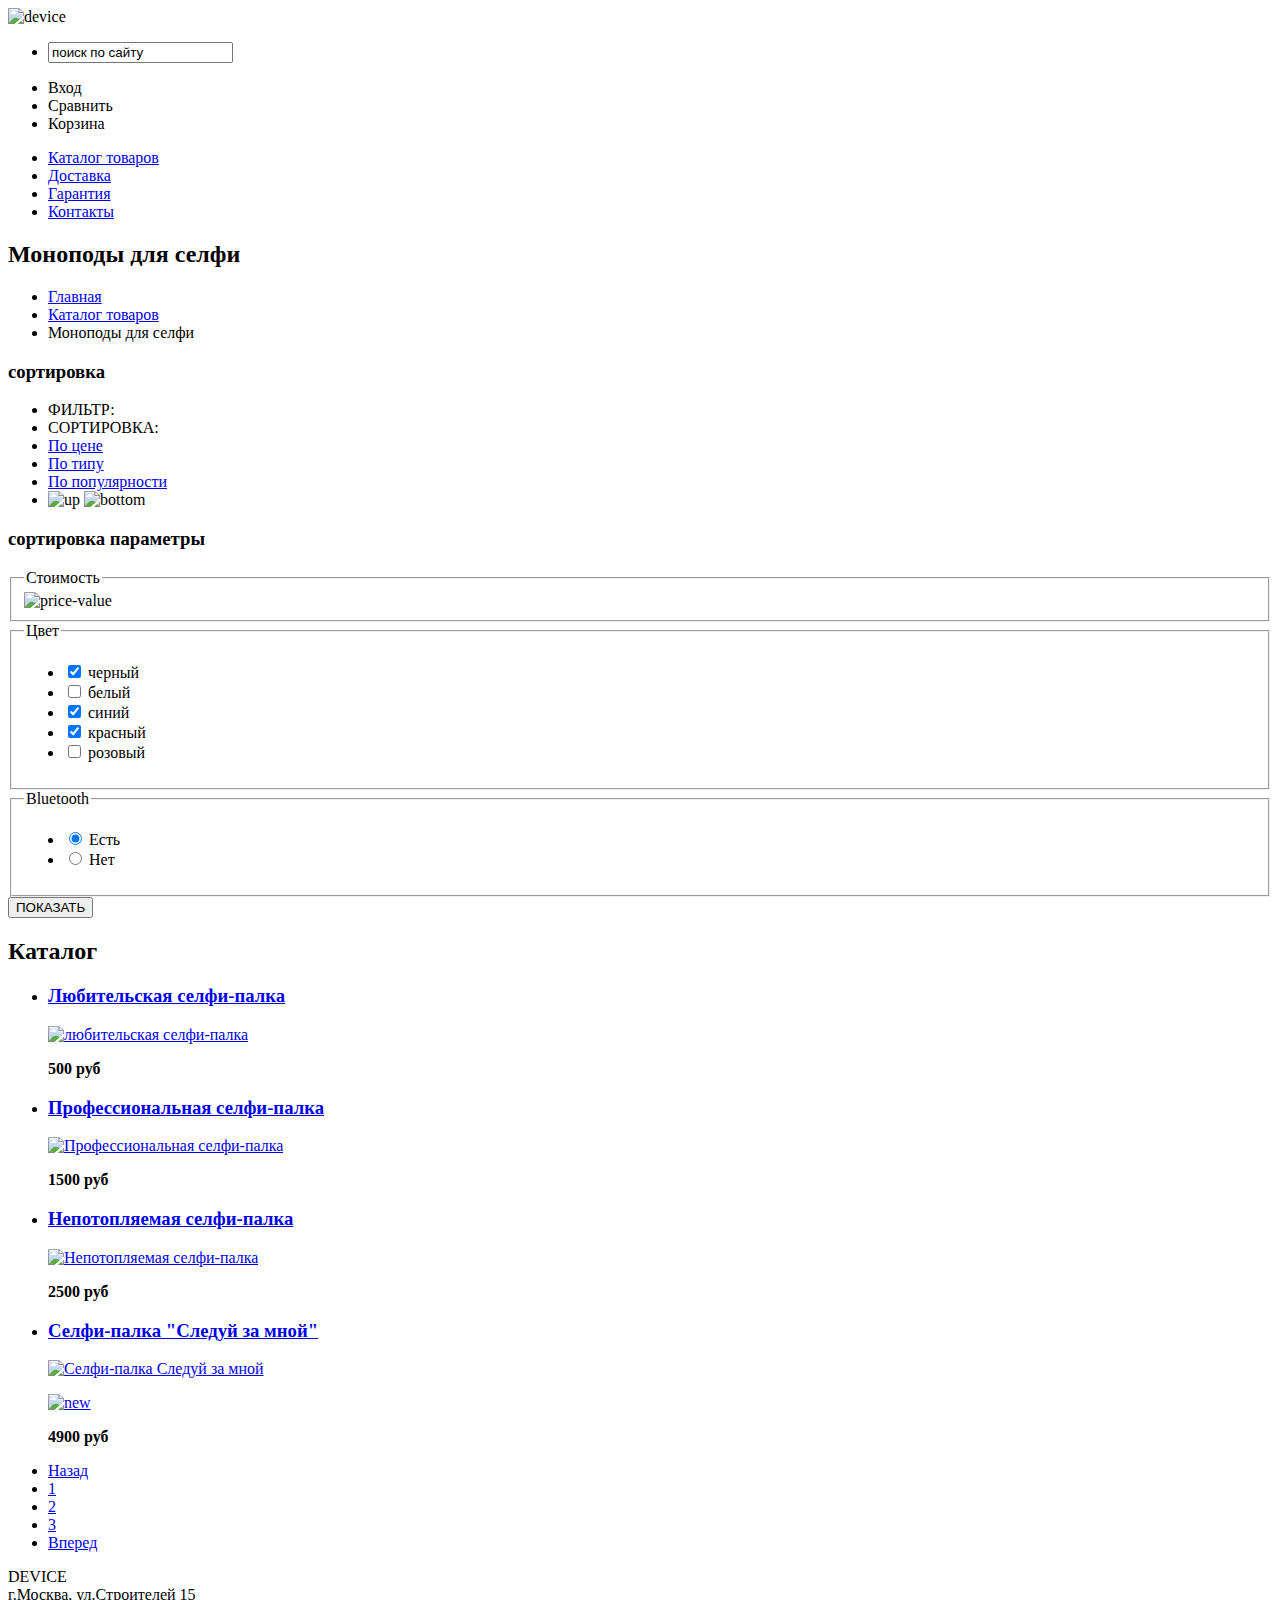
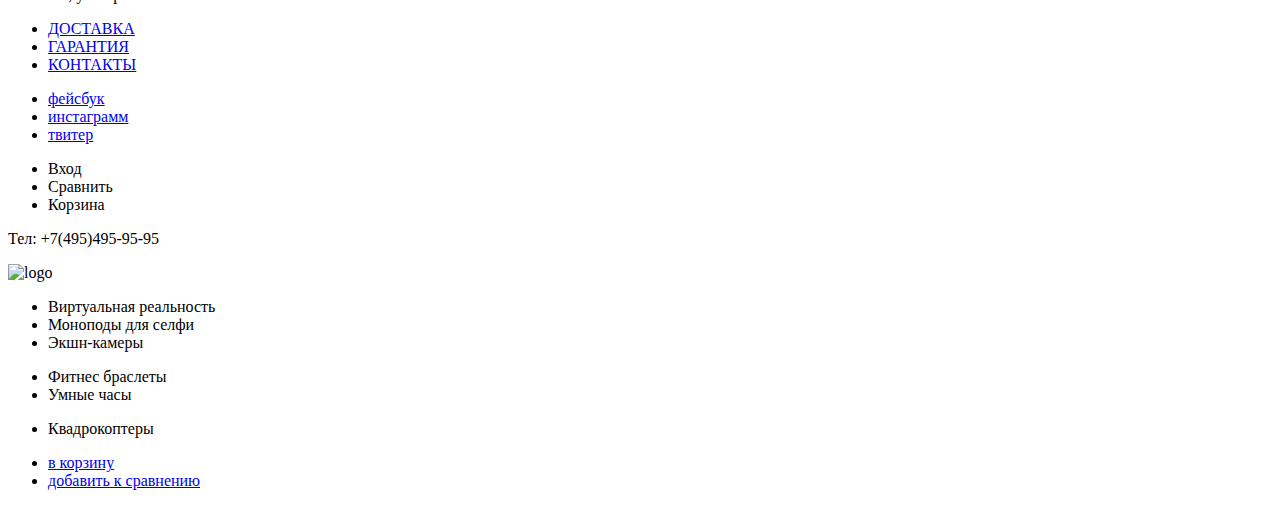
==== catalog.html @ 66c3782c "done razmetka catalog.html" ====
<!DOCTYPE html>
<html lang="en">
<head>
    <meta charset="UTF-8">
    <title>catalog</title>
</head>
<body>

    <header class="main-header">

        <nav class="site-navigation">

            <img src="device.svg" width="400" height="100" alt="device">
            <ul class="search-navigation">
                <li class="search-site-navigation">
                    <input type="search" name="search" id="search-feild" value="поиск по сайту">
                    <label for="search-feild"></label>
                </li>
            </ul>
            <ul class="user-navigation">
                <li class="login-link">Вход</li>
                <li class="liken">Сравнить</li>
                <li class="basket">Корзина</li>
            </ul>
            <ul class="site-navigation">
                <li><a href="catalog.html">Каталог товаров</a></li>
                <li><a href="delivery.html">Доставка</a></li>
                <li><a href="guarantee.html">Гарантия</a></li>
                <li><a href="contacts.html">Контакты</a></li>
            </ul>

        </nav>

    </header>

    <main class="container">

        <section class="container-navigation">

            <h2>Моноподы для селфи</h2>
            <ul class="navigation-catalog">
                <li><a href="index.html">Главная</a></li>
                <li><a href="catalog.html">Каталог товаров</a></li>
                <li><a class="breadcrumbs-current">Моноподы для селфи</a></li>
            </ul>

        </section>

        <section class="filter-main">

            <h3 class="visually-hidden">сортировка</h3>
            <ul class="filter-item">
                <li>ФИЛЬТР:</li>
                <li>СОРТИРОВКА:</li>
                <li><a class="filter-price" href="#">По цене</a></li>
                <li><a class="filter-type" href="#">По типу</a></li>
                <li><a class="filter-population" href="#">По популярности</a></li>
                <li>
                    <span class="button-up"><img src="filter.svg" width="5" height="5" alt="up"></span>
                    <span class="button-bottom"><img src="filter.svg" width="5" height="5" alt="bottom"></span>
                </li>
            </ul>

        </section>

        <section class="filter-second">

            <h3 class="visually-hidden">сортировка параметры</h3>
            <form class="filter-options" method="post" action="https://echo.htmlacademy.ru">
                <fieldset>
                    <legend>Стоимость</legend>
                    <span class="price-value"><img src="price-value.svg" width="20" height="20" alt="price-value"></span>
                </fieldset>
                <fieldset>
                    <legend>Цвет</legend>
                    <ul>
                        <li class="filter-change">
                            <input class="black" name="black-filter" id="black" type="checkbox" checked>
                            <label for="black">черный</label>
                        </li>
                        <li class="filter-change">
                            <input class="white" name="white-filter" id="white" type="checkbox">
                            <label for="white">белый</label>
                        </li>
                        <li class="filter-change">
                            <input class="blue" name="blue-filter" id="blue" type="checkbox" checked>
                            <label for="blue">синий</label>
                        </li>
                        <li class="filter-change">
                            <input class="red" name="red-filter" id="red" type="checkbox" checked>
                            <label for="red">красный</label>
                        </li>
                        <li class="filter-change">
                            <input class="pink" name="pink-filter" id="pink" type="checkbox">
                            <label for="pink">розовый</label>
                        </li>
                    </ul>
                </fieldset>
                <fieldset>
                    <legend>Bluetooth</legend>
                    <ul>
                        <li class="filter-change">
                            <input class="yes" name="yes" id="yes" type="radio" checked>
                            <label for="yes">Есть</label>
                        </li>
                        <li class="filter-change">
                            <input class="no" name="no" id="no" type="radio">
                            <label for="no">Нет</label>
                        </li>
                    </ul>
                </fieldset>
                <button type="submit" class="filter-change-button">ПОКАЗАТЬ</button>
            </form>

        </section>

        <section class="catalog-item">

            <h2 class="visually-hidde">Каталог</h2>
            <ul class="catalog-list">
                <li class="catalog-item">
                    <h3>
                        <a href="catalog-item.html">
                            <span class="catalog-item-category">Любительская селфи-палка</span>
                        </a>
                    </h3>
                    <p class="catalog-item-image">
                        <a href="catalog-item.html">
                            <img src="img/product-1.jpg" width="100" height="100" alt="любительская селфи-палка">
                        </a>
                    </p>
                    <p class="catalog-item-price">
                        <b>500 руб</b>
                    </p>
                </li>
                <li class="catalog-item">
                    <h3>
                        <a href="catalog-item.html">
                            <span class="catalog-item-category">Профессиональная селфи-палка</span>
                        </a>
                    </h3>
                    <p class="catalog-item-image">
                        <a href="catalog-item.html">
                            <img src="img/product-2.jpg" width="100" height="100" alt="Профессиональная селфи-палка">
                        </a>
                    </p>
                    <p class="catalog-item-price">
                        <b>1500 руб</b>
                    </p>
                </li>
                <li class="catalog-item">
                    <h3>
                        <a href="catalog-item.html">
                            <span class="catalog-item-category">Непотопляемая селфи-палка</span>
                        </a>
                    </h3>
                    <p class="catalog-item-image">
                        <a href="catalog-item.html">
                            <img src="img/product-3.jpg" width="100" height="100" alt="Непотопляемая селфи-палка">
                        </a>
                    </p>
                    <p class="catalog-item-price">
                        <b>2500 руб</b>
                    </p>
                </li>
                <li class="catalog-item">
                    <h3>
                        <a href="catalog-item.html">
                            <span class="catalog-item-category">Селфи-палка "Следуй за мной"</span>
                        </a>
                    </h3>
                    <p class="catalog-item-image">
                        <a href="catalog-item.html">
                            <img src="img/product-1.jpg" width="100" height="100" alt="Селфи-палка Следуй за мной">
                        </a>
                    </p>
                    <p class="catalog-item-image-new">
                        <a href="catalog-item.html">
                            <img src="new.jpg" width="10" height="10" alt="new">
                        </a>
                    </p>
                    <p class="catalog-item-price">
                        <b>4900 руб</b>
                    </p>
                </li>
            </ul>

            <ul class="catalog-page">
                <li class="page-item"><a href="#">Назад</a></li>
                <li class="page-item page-item-now"><a href="#">1</a></li>
                <li class="page-item"><a href="#">2</a></li>
                <li class="page-item"><a href="#">3</a></li>
                <li class="page-item"><a href="#">Вперед</a></li>
            </ul>

        </section>

    </main>

    <footer class="main-footer">

        <p class="contacts-footer">
            DEVICE<br>
            г.Москва, ул.Строителей 15
        </p>

        <div class="social-footer">
            <ul>
                <li><a href="delivery.html">ДОСТАВКА</a></li>
                <li><a href="guarantee.html">ГАРАНТИЯ</a></li>
                <li><a href="contacts.html">КОНТАКТЫ</a></li>
            </ul>
            <ul>
                <li><a class="social-button" href="#">фейсбук</a></li>
                <li><a class="social-button" href="#">инстаграмм</a></li>
                <li><a class="social-button" href="#">твитер</a></li>
            </ul>
        </div>

        <nav class="footer-navigation">
            <ul class="user-navigation">
                <li class="login-link">Вход</li>
                <li class="liken">Сравнить</li>
                <li class="basket">Корзина</li>
            </ul>
        </nav>

        <p class="contacts-footer">
            Тел: +7(495)495-95-95
        </p>

        <img src="logo.svg" width="20" height="20" alt="logo">

    </footer>

    <section class="catalog-menu">

        <ul class="catalog-menu-item">
            <li>Виртуальная реальность</li>
            <li>Моноподы для селфи</li>
            <li>Экшн-камеры</li>
        </ul>
        <ul class="catalog-menu-item">
            <li>Фитнес браслеты</li>
            <li>Умные часы</li>
        </ul>
        <ul class="catalog-menu-item">
            <li>Квадрокоптеры</li>
        </ul>

    </section>

    <section class="item-hover">

        <ul class="item-button">
            <li><a href="#">в корзину</a></li>
            <li><a href="#">добавить к сравнению</a></li>
        </ul>

    </section>

</body>
</html>
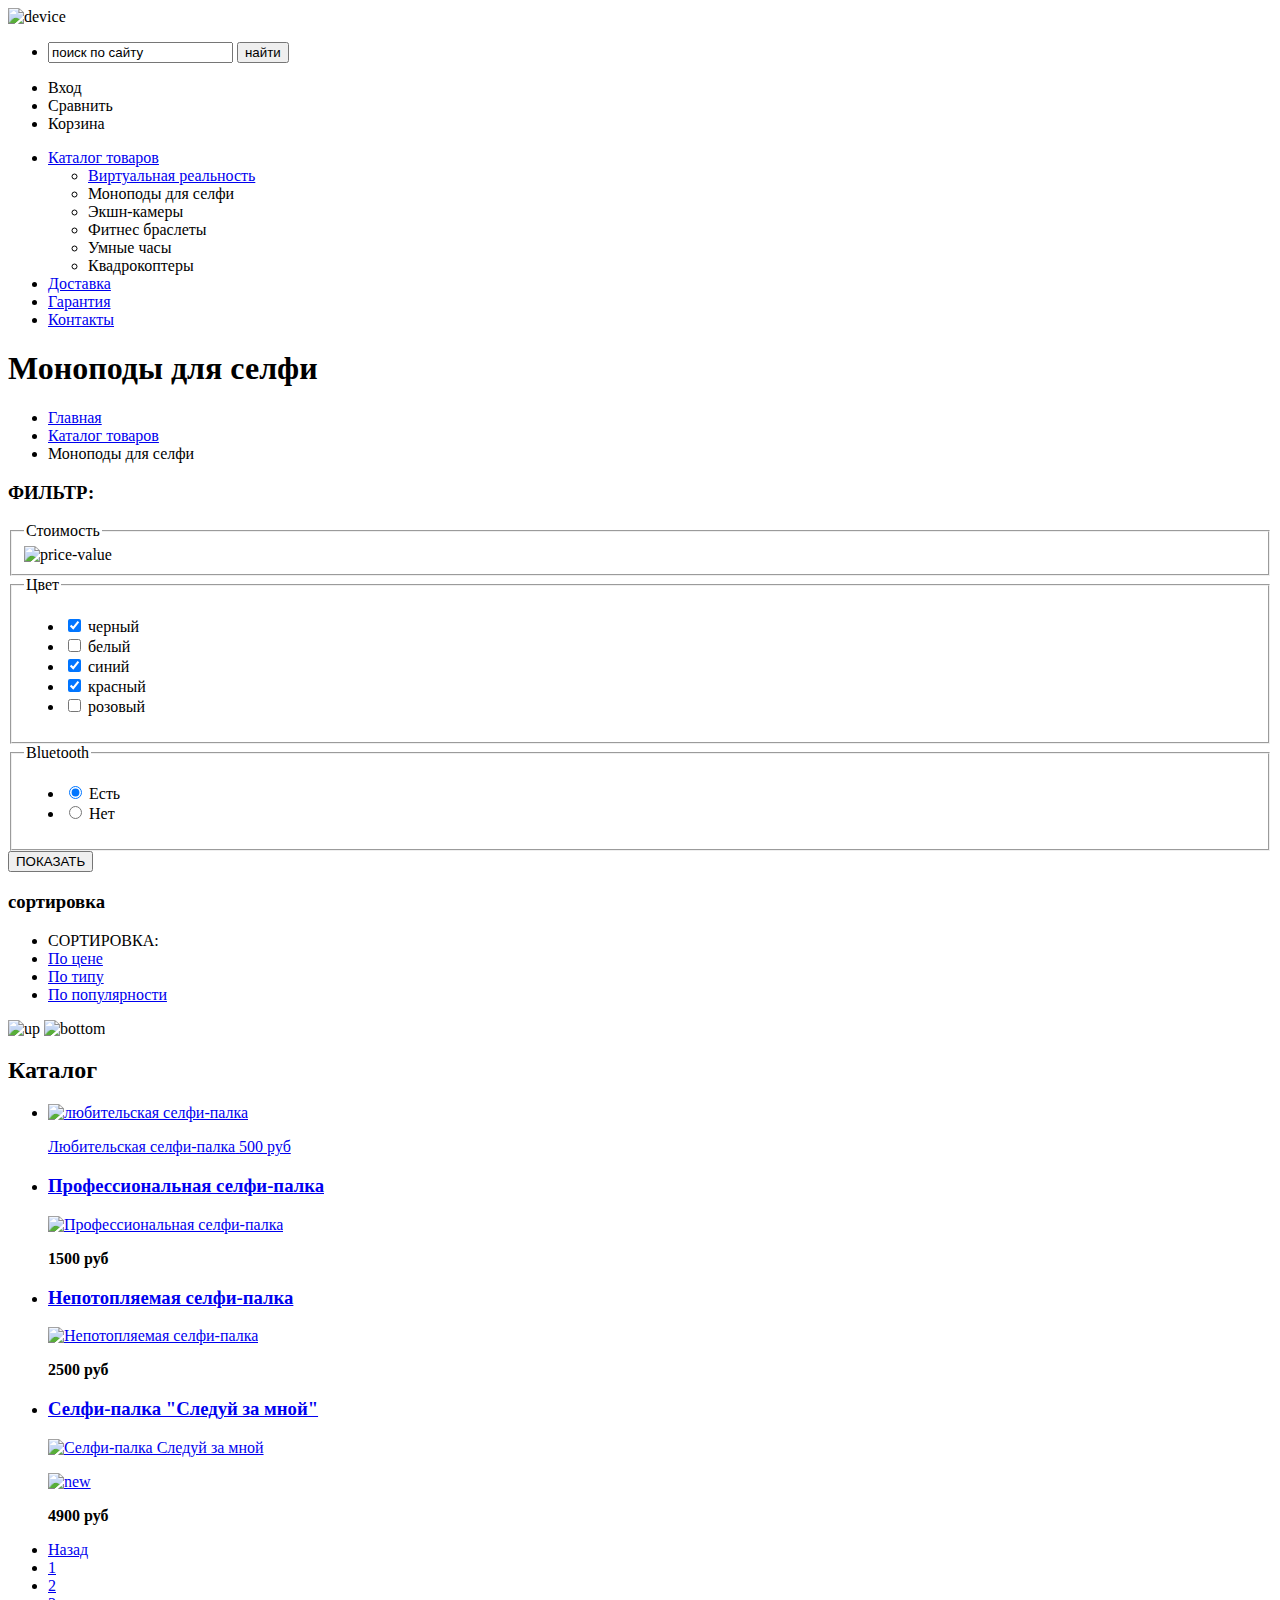
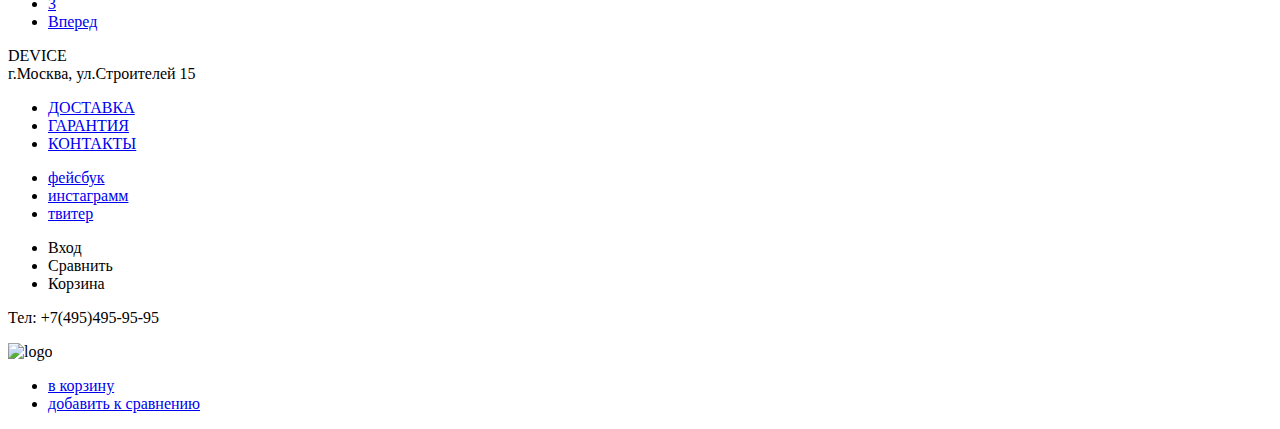
==== commit 890852ea: "done ispravleni9 index i catalog" ====
--- a/catalog.html
+++ b/catalog.html
@@ -8,13 +8,19 @@
 
     <header class="main-header">
 
+        <div class="logo">
+            <img src="device.svg" width="400" height="100" alt="device">
+        </div>
+
         <nav class="site-navigation">
 
-            <img src="device.svg" width="400" height="100" alt="device">
             <ul class="search-navigation">
                 <li class="search-site-navigation">
-                    <input type="search" name="search" id="search-feild" value="поиск по сайту">
-                    <label for="search-feild"></label>
+                    <form  class="search-form"  method="post" action="https://echo.htmlacademy.ru">
+                        <input type="search" name="search" id="search-feild" value="поиск по сайту">
+                        <label for="search-feild"></label>
+                        <button class="search-button" type="submit">найти</button>
+                    </form>
                 </li>
             </ul>
             <ul class="user-navigation">
@@ -23,7 +29,21 @@
                 <li class="basket">Корзина</li>
             </ul>
             <ul class="site-navigation">
-                <li><a href="catalog.html">Каталог товаров</a></li>
+                <li>
+                    <a href="catalog.html">Каталог товаров</a>
+
+                    <div class="sub-menu">
+                        <ul class="catalog-menu-item"><!--поменять по образцу первой строчки-->
+                            <li><a href="#">Виртуальная реальность</a></li>
+                            <li>Моноподы для селфи</li>
+                            <li>Экшн-камеры</li>
+                            <li>Фитнес браслеты</li>
+                            <li>Умные часы</li>
+                            <li>Квадрокоптеры</li>
+                        </ul>
+                    </div>
+
+                </li>
                 <li><a href="delivery.html">Доставка</a></li>
                 <li><a href="guarantee.html">Гарантия</a></li>
                 <li><a href="contacts.html">Контакты</a></li>
@@ -37,7 +57,7 @@
 
         <section class="container-navigation">
 
-            <h2>Моноподы для селфи</h2>
+            <h1>Моноподы для селфи</h1>
             <ul class="navigation-catalog">
                 <li><a href="index.html">Главная</a></li>
                 <li><a href="catalog.html">Каталог товаров</a></li>
@@ -46,26 +66,9 @@
 
         </section>
 
-        <section class="filter-main">
-
-            <h3 class="visually-hidden">сортировка</h3>
-            <ul class="filter-item">
-                <li>ФИЛЬТР:</li>
-                <li>СОРТИРОВКА:</li>
-                <li><a class="filter-price" href="#">По цене</a></li>
-                <li><a class="filter-type" href="#">По типу</a></li>
-                <li><a class="filter-population" href="#">По популярности</a></li>
-                <li>
-                    <span class="button-up"><img src="filter.svg" width="5" height="5" alt="up"></span>
-                    <span class="button-bottom"><img src="filter.svg" width="5" height="5" alt="bottom"></span>
-                </li>
-            </ul>
-
-        </section>
-
-        <section class="filter-second">
-
-            <h3 class="visually-hidden">сортировка параметры</h3>
+        <section class="filter-one">
+
+            <h3>ФИЛЬТР:</h3>
             <form class="filter-options" method="post" action="https://echo.htmlacademy.ru">
                 <fieldset>
                     <legend>Стоимость</legend>
@@ -104,34 +107,50 @@
                             <label for="yes">Есть</label>
                         </li>
                         <li class="filter-change">
-                            <input class="no" name="no" id="no" type="radio">
+                            <input class="no" name="yes" id="no" type="radio">
                             <label for="no">Нет</label>
                         </li>
                     </ul>
                 </fieldset>
-                <button type="submit" class="filter-change-button">ПОКАЗАТЬ</button>
+                <button type="submit" class="filter-change-button btn">ПОКАЗАТЬ</button>
             </form>
 
         </section>
 
+        <section class="filter-second">
+
+            <h3 class="visually-hidden">сортировка</h3>
+            <ul class="filter-item">
+
+                <li>СОРТИРОВКА:</li>
+                <li><a class="filter-price" href="#">По цене</a></li>
+                <li><a class="filter-type" href="#">По типу</a></li>
+                <li><a class="filter-population" href="#">По популярности</a></li>
+
+            </ul>
+            <div class="rotation">
+                <span class="button-up"><img src="filter.svg" width="5" height="5" alt="up"></span>
+                <span class="button-bottom"><img src="filter1.svg" width="5" height="5" alt="bottom"></span>
+            </div>
+
+        </section>
+
+
+
         <section class="catalog-item">
 
             <h2 class="visually-hidde">Каталог</h2>
-            <ul class="catalog-list">
-                <li class="catalog-item">
-                    <h3>
-                        <a href="catalog-item.html">
-                            <span class="catalog-item-category">Любительская селфи-палка</span>
-                        </a>
-                    </h3>
-                    <p class="catalog-item-image">
-                        <a href="catalog-item.html">
-                            <img src="img/product-1.jpg" width="100" height="100" alt="любительская селфи-палка">
-                        </a>
-                    </p>
-                    <p class="catalog-item-price">
-                        <b>500 руб</b>
-                    </p>
+            <ul class="catalog-list"><!--исправить по образцу первого абзаца-->
+                <li class="catalog-item">
+
+                    <a href="catalog-item.html">
+                        <p class="catalog-item-image">
+                                <img src="img/product-1.jpg" width="100" height="100" alt="любительская селфи-палка">
+                        </p>
+                        <span class="catalog-item-category">Любительская селфи-палка</span>
+                        <span class="catalog-item-price">500 руб</span>
+                    </a>
+
                 </li>
                 <li class="catalog-item">
                     <h3>
@@ -205,50 +224,34 @@
         </p>
 
         <div class="social-footer">
-            <ul>
+            <ul class="social-one">
                 <li><a href="delivery.html">ДОСТАВКА</a></li>
                 <li><a href="guarantee.html">ГАРАНТИЯ</a></li>
                 <li><a href="contacts.html">КОНТАКТЫ</a></li>
             </ul>
-            <ul>
+            <ul class="social-two">
                 <li><a class="social-button" href="#">фейсбук</a></li>
                 <li><a class="social-button" href="#">инстаграмм</a></li>
                 <li><a class="social-button" href="#">твитер</a></li>
             </ul>
         </div>
 
-        <nav class="footer-navigation">
+        <div class="footer-navigation">
             <ul class="user-navigation">
                 <li class="login-link">Вход</li>
                 <li class="liken">Сравнить</li>
                 <li class="basket">Корзина</li>
             </ul>
-        </nav>
-
-        <p class="contacts-footer">
-            Тел: +7(495)495-95-95
-        </p>
-
-        <img src="logo.svg" width="20" height="20" alt="logo">
+
+
+            <p class="contacts-footer">
+                Тел: +7(495)495-95-95
+            </p>
+
+            <img src="logo.svg" width="20" height="20" alt="logo">
+        </div>
 
     </footer>
-
-    <section class="catalog-menu">
-
-        <ul class="catalog-menu-item">
-            <li>Виртуальная реальность</li>
-            <li>Моноподы для селфи</li>
-            <li>Экшн-камеры</li>
-        </ul>
-        <ul class="catalog-menu-item">
-            <li>Фитнес браслеты</li>
-            <li>Умные часы</li>
-        </ul>
-        <ul class="catalog-menu-item">
-            <li>Квадрокоптеры</li>
-        </ul>
-
-    </section>
 
     <section class="item-hover">
 
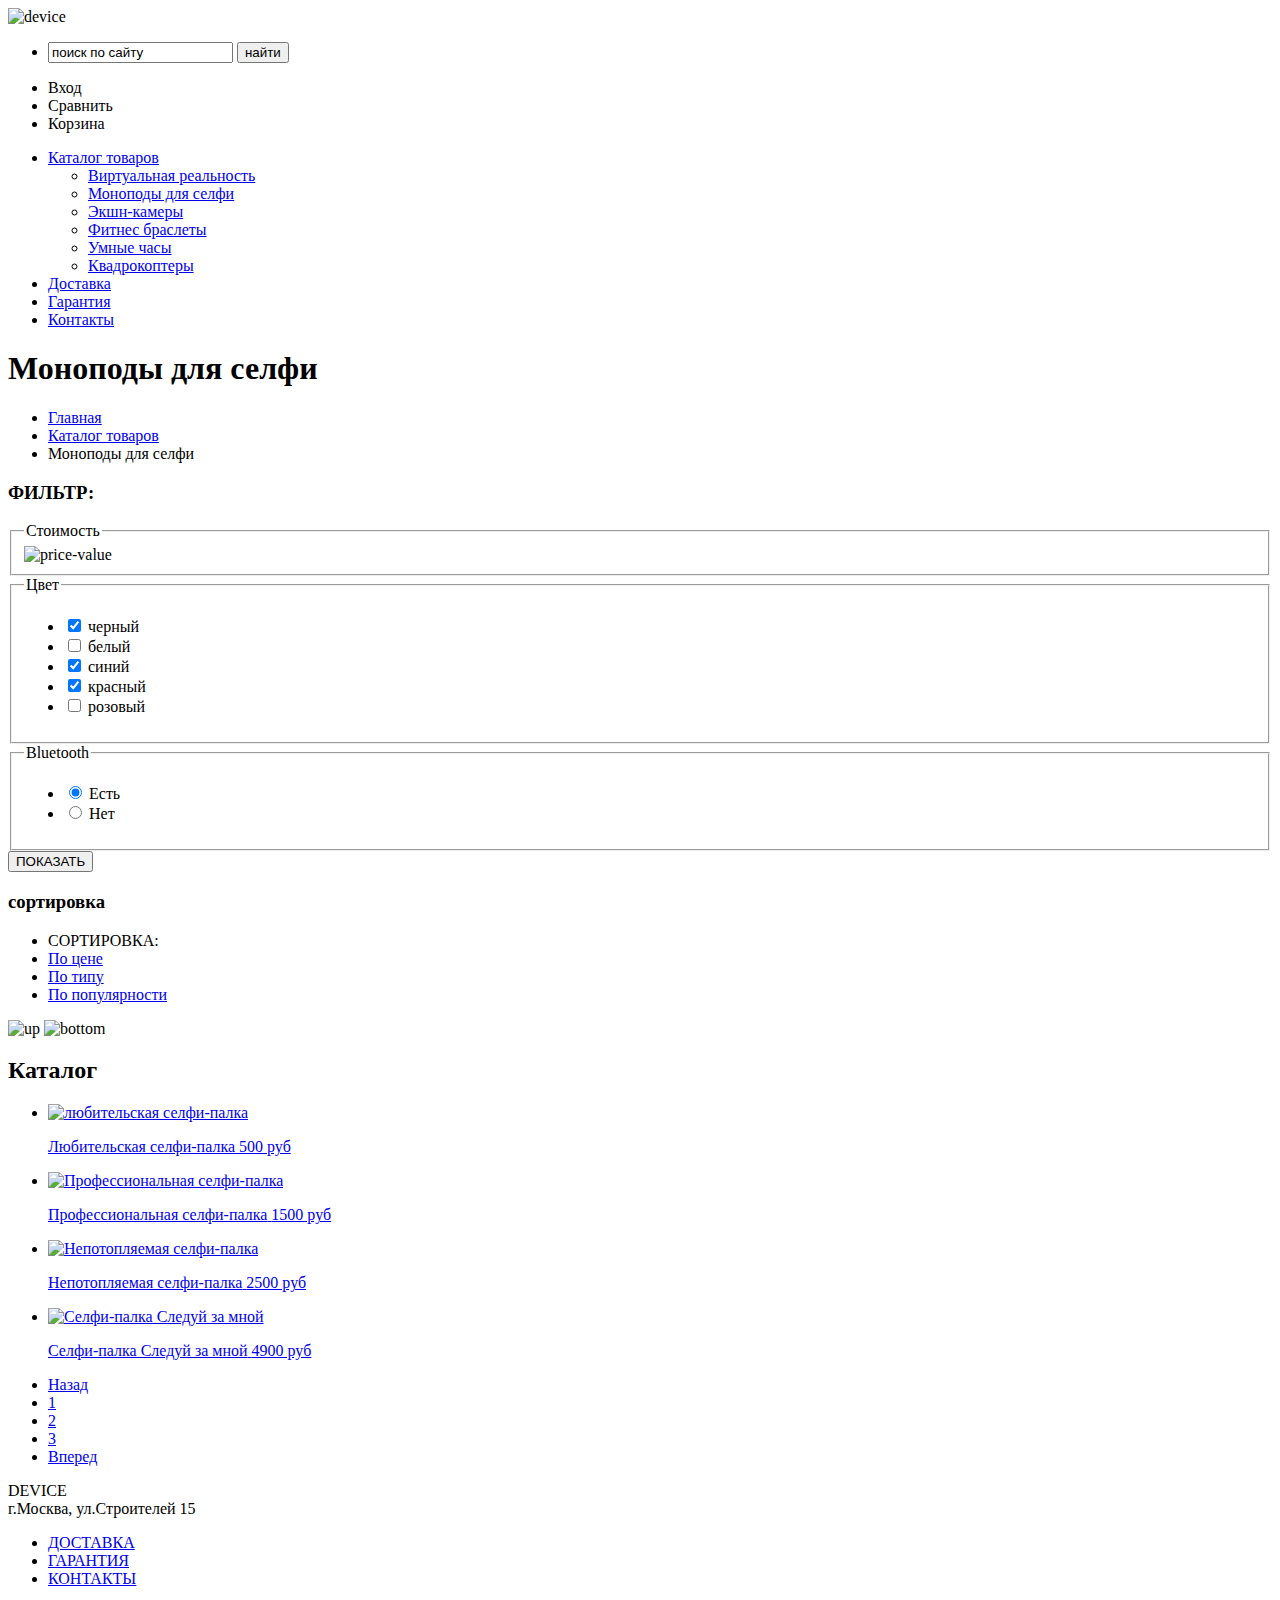
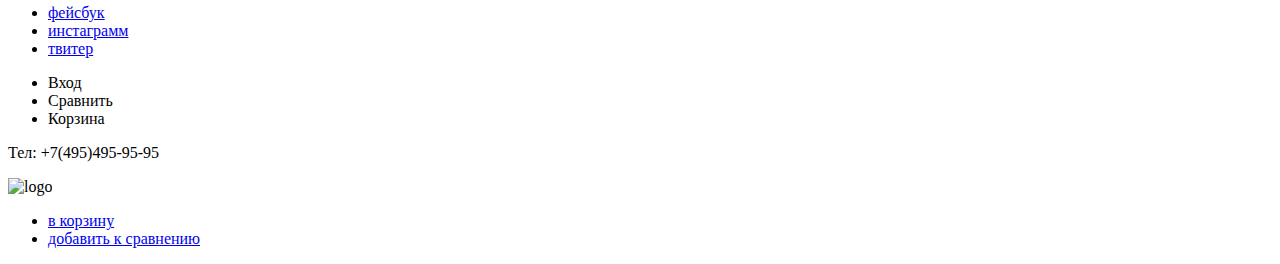
==== commit 603d2e39: "done ispravleni9 index i catalog" ====
--- a/catalog.html
+++ b/catalog.html
@@ -6,52 +6,52 @@
 </head>
 <body>
 
-    <header class="main-header">
-
-        <div class="logo">
-            <img src="device.svg" width="400" height="100" alt="device">
-        </div>
-
-        <nav class="site-navigation">
-
-            <ul class="search-navigation">
-                <li class="search-site-navigation">
-                    <form  class="search-form"  method="post" action="https://echo.htmlacademy.ru">
-                        <input type="search" name="search" id="search-feild" value="поиск по сайту">
-                        <label for="search-feild"></label>
-                        <button class="search-button" type="submit">найти</button>
-                    </form>
-                </li>
-            </ul>
-            <ul class="user-navigation">
-                <li class="login-link">Вход</li>
-                <li class="liken">Сравнить</li>
-                <li class="basket">Корзина</li>
-            </ul>
-            <ul class="site-navigation">
-                <li>
-                    <a href="catalog.html">Каталог товаров</a>
-
-                    <div class="sub-menu">
-                        <ul class="catalog-menu-item"><!--поменять по образцу первой строчки-->
-                            <li><a href="#">Виртуальная реальность</a></li>
-                            <li>Моноподы для селфи</li>
-                            <li>Экшн-камеры</li>
-                            <li>Фитнес браслеты</li>
-                            <li>Умные часы</li>
-                            <li>Квадрокоптеры</li>
-                        </ul>
-                    </div>
-
-                </li>
-                <li><a href="delivery.html">Доставка</a></li>
-                <li><a href="guarantee.html">Гарантия</a></li>
-                <li><a href="contacts.html">Контакты</a></li>
-            </ul>
-
-        </nav>
-
-    </header>
+<header class="main-header">
+
+    <div class="logo">
+        <img src="device.svg" width="400" height="100" alt="device">
+    </div>
+
+    <nav class="site-navigation">
+
+        <ul class="search-navigation">
+            <li class="search-site-navigation">
+                <form  class="search-form"  method="post" action="https://echo.htmlacademy.ru">
+                    <input type="search" name="search" id="search-feild" value="поиск по сайту">
+                    <label for="search-feild"></label>
+                    <button class="search-button" type="submit">найти</button>
+                </form>
+            </li>
+        </ul>
+        <ul class="user-navigation">
+            <li class="login-link">Вход</li>
+            <li class="liken">Сравнить</li>
+            <li class="basket">Корзина</li>
+        </ul>
+        <ul class="site-navigation">
+            <li>
+                <a href="catalog.html">Каталог товаров</a>
+
+                <div class="sub-menu">
+                    <ul class="catalog-menu-item">
+                        <li><a href="#">Виртуальная реальность</a></li>
+                        <li><a href="#">Моноподы для селфи</a></li>
+                        <li><a href="#">Экшн-камеры</a></li>
+                        <li><a href="#">Фитнес браслеты</a></li>
+                        <li><a href="#">Умные часы</a></li>
+                        <li><a href="#">Квадрокоптеры</a></li>
+                    </ul>
+                </div>
+
+            </li>
+            <li><a href="delivery.html">Доставка</a></li>
+            <li><a href="guarantee.html">Гарантия</a></li>
+            <li><a href="contacts.html">Контакты</a></li>
+        </ul>
+
+    </nav>
+
+</header>
 
     <main class="container">
 
@@ -135,14 +135,11 @@
 
         </section>
 
-
-
         <section class="catalog-item">
 
             <h2 class="visually-hidde">Каталог</h2>
-            <ul class="catalog-list"><!--исправить по образцу первого абзаца-->
-                <li class="catalog-item">
-
+            <ul class="catalog-list">
+                <li class="catalog-item">
                     <a href="catalog-item.html">
                         <p class="catalog-item-image">
                                 <img src="img/product-1.jpg" width="100" height="100" alt="любительская селфи-палка">
@@ -150,57 +147,33 @@
                         <span class="catalog-item-category">Любительская селфи-палка</span>
                         <span class="catalog-item-price">500 руб</span>
                     </a>
-
-                </li>
-                <li class="catalog-item">
-                    <h3>
-                        <a href="catalog-item.html">
-                            <span class="catalog-item-category">Профессиональная селфи-палка</span>
-                        </a>
-                    </h3>
-                    <p class="catalog-item-image">
-                        <a href="catalog-item.html">
+                </li>
+                <li class="catalog-item">
+                    <a href="catalog-item.html">
+                        <p class="catalog-item-image">
                             <img src="img/product-2.jpg" width="100" height="100" alt="Профессиональная селфи-палка">
-                        </a>
-                    </p>
-                    <p class="catalog-item-price">
-                        <b>1500 руб</b>
-                    </p>
-                </li>
-                <li class="catalog-item">
-                    <h3>
-                        <a href="catalog-item.html">
-                            <span class="catalog-item-category">Непотопляемая селфи-палка</span>
-                        </a>
-                    </h3>
-                    <p class="catalog-item-image">
-                        <a href="catalog-item.html">
+                        </p>
+                        <span class="catalog-item-category">Профессиональная селфи-палка</span>
+                        <span class="catalog-item-price">1500 руб</span>
+                    </a>
+                </li>
+                <li class="catalog-item">
+                    <a href="catalog-item.html">
+                        <p class="catalog-item-image">
                             <img src="img/product-3.jpg" width="100" height="100" alt="Непотопляемая селфи-палка">
-                        </a>
-                    </p>
-                    <p class="catalog-item-price">
-                        <b>2500 руб</b>
-                    </p>
-                </li>
-                <li class="catalog-item">
-                    <h3>
-                        <a href="catalog-item.html">
-                            <span class="catalog-item-category">Селфи-палка "Следуй за мной"</span>
-                        </a>
-                    </h3>
-                    <p class="catalog-item-image">
-                        <a href="catalog-item.html">
-                            <img src="img/product-1.jpg" width="100" height="100" alt="Селфи-палка Следуй за мной">
-                        </a>
-                    </p>
-                    <p class="catalog-item-image-new">
-                        <a href="catalog-item.html">
-                            <img src="new.jpg" width="10" height="10" alt="new">
-                        </a>
-                    </p>
-                    <p class="catalog-item-price">
-                        <b>4900 руб</b>
-                    </p>
+                        </p>
+                        <span class="catalog-item-category">Непотопляемая селфи-палка</span>
+                        <span class="catalog-item-price">2500 руб</span>
+                    </a>
+                </li>
+                <li class="catalog-item">
+                    <a href="catalog-item.html">
+                        <p class="catalog-item-image">
+                            <img src="img/product-4.jpg" width="100" height="100" alt="Селфи-палка Следуй за мной">
+                        </p>
+                        <span class="catalog-item-category">Селфи-палка Следуй за мной</span>
+                        <span class="catalog-item-price">4900 руб</span>
+                    </a>
                 </li>
             </ul>
 
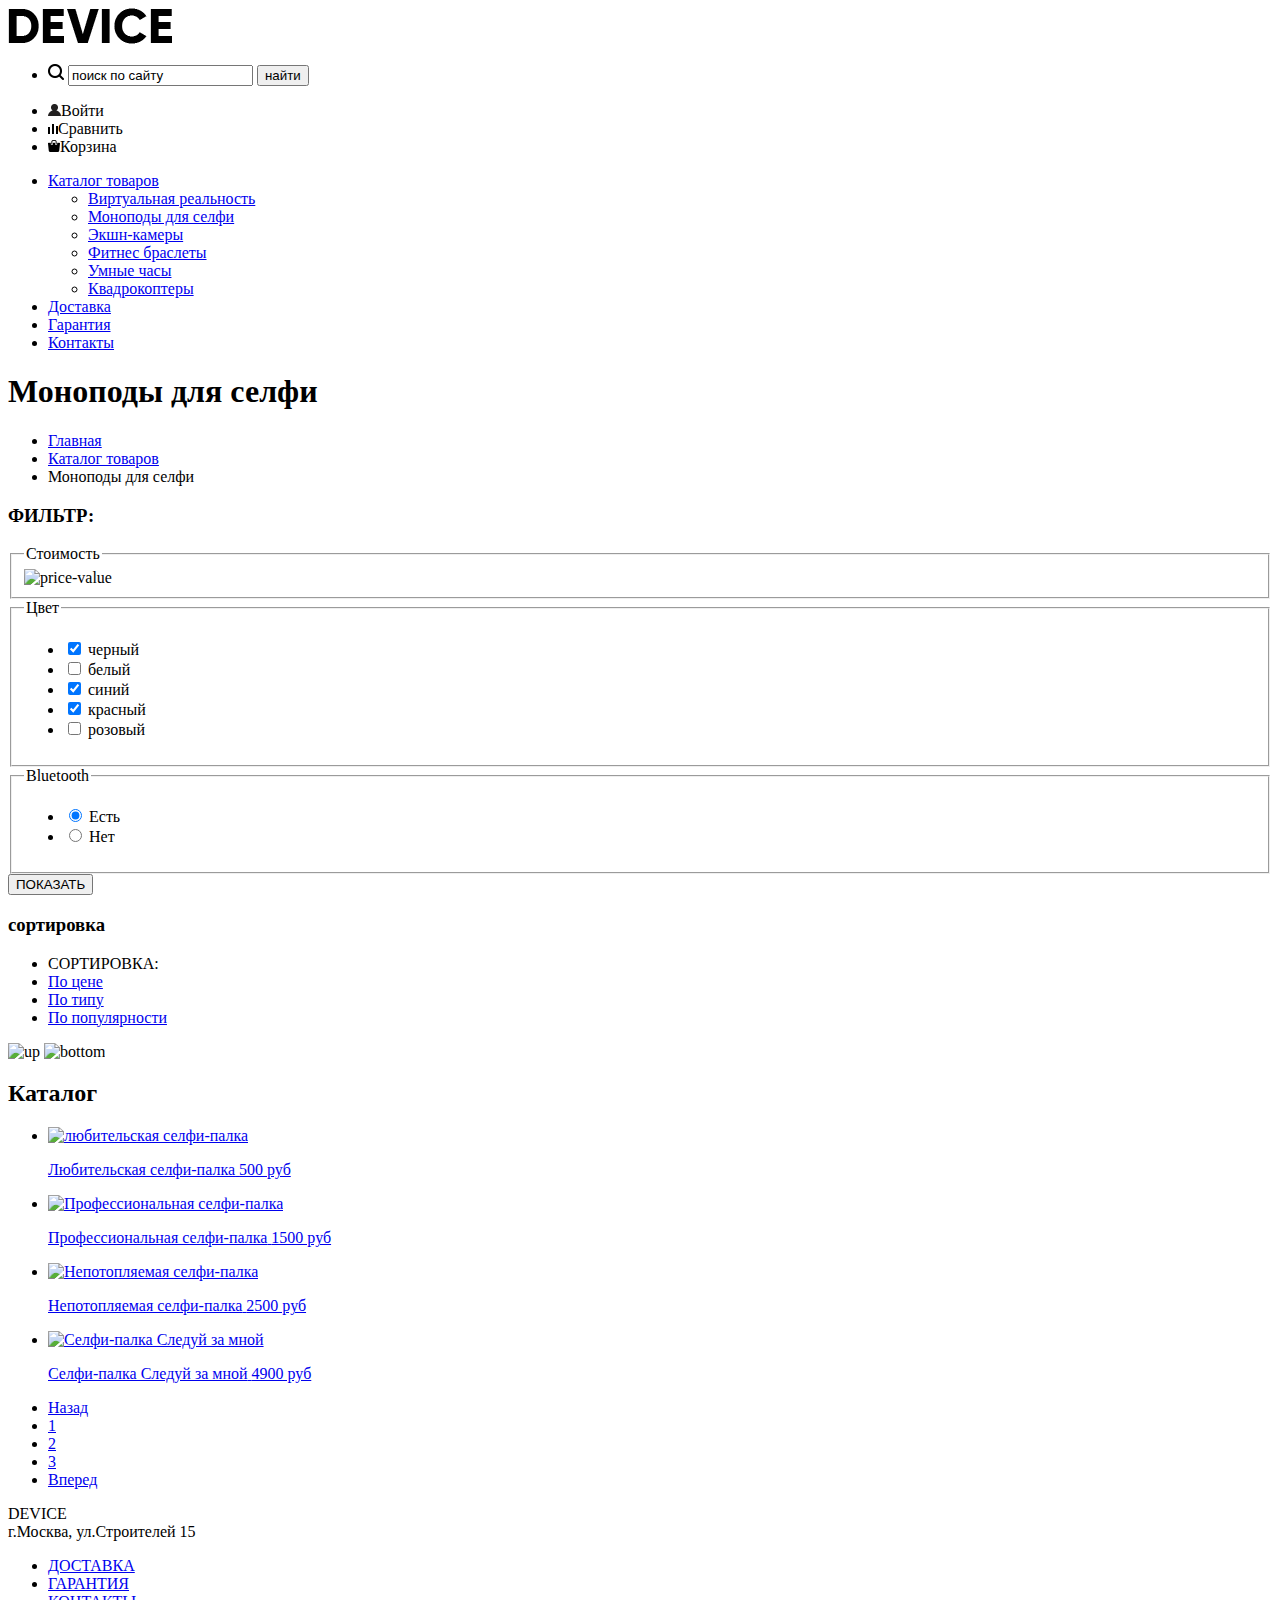
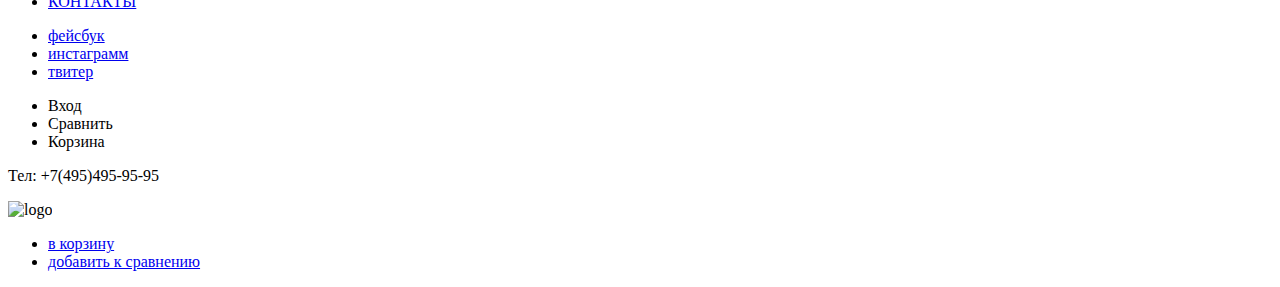
==== commit 89d71ad4: "img+css" ====
--- a/catalog.html
+++ b/catalog.html
@@ -6,52 +6,53 @@
 </head>
 <body>
 
-<header class="main-header">
-
-    <div class="logo">
-        <img src="device.svg" width="400" height="100" alt="device">
-    </div>
-
-    <nav class="site-navigation">
-
-        <ul class="search-navigation">
-            <li class="search-site-navigation">
-                <form  class="search-form"  method="post" action="https://echo.htmlacademy.ru">
-                    <input type="search" name="search" id="search-feild" value="поиск по сайту">
-                    <label for="search-feild"></label>
-                    <button class="search-button" type="submit">найти</button>
-                </form>
-            </li>
-        </ul>
-        <ul class="user-navigation">
-            <li class="login-link">Вход</li>
-            <li class="liken">Сравнить</li>
-            <li class="basket">Корзина</li>
-        </ul>
-        <ul class="site-navigation">
-            <li>
-                <a href="catalog.html">Каталог товаров</a>
-
-                <div class="sub-menu">
-                    <ul class="catalog-menu-item">
-                        <li><a href="#">Виртуальная реальность</a></li>
-                        <li><a href="#">Моноподы для селфи</a></li>
-                        <li><a href="#">Экшн-камеры</a></li>
-                        <li><a href="#">Фитнес браслеты</a></li>
-                        <li><a href="#">Умные часы</a></li>
-                        <li><a href="#">Квадрокоптеры</a></li>
-                    </ul>
-                </div>
-
-            </li>
-            <li><a href="delivery.html">Доставка</a></li>
-            <li><a href="guarantee.html">Гарантия</a></li>
-            <li><a href="contacts.html">Контакты</a></li>
-        </ul>
-
-    </nav>
-
-</header>
+    <header class="main-header">
+
+        <div class="logo">
+            <img src="img/logo.png" width="164" height="36" alt="logo">
+        </div>
+
+        <nav class="site-navigation">
+
+            <ul class="search-navigation">
+                <li class="search-site-navigation">
+                    <form  class="search-form"  method="post" action="https://echo.htmlacademy.ru">
+                        <img src="img/search.svg" width="16" height="16" alt="search">
+                        <input type="search" name="search" id="search-feild" value="поиск по сайту">
+                        <label for="search-feild"></label>
+                        <button class="search-button" type="submit">найти</button>
+                    </form>
+                </li>
+            </ul>
+            <ul class="user-navigation">
+                <li class="login-link"><img src="img/user.svg" width="13" height="12" alt="user">Войти</li>
+                <li class="liken"><img src="img/compare.svg" width="10" height="10" alt="user">Сравнить</li>
+                <li class="basket"><img src="img/cart.svg" width="12" height="12" alt="user">Корзина</li>
+            </ul>
+            <ul class="site-navigation">
+                <li>
+                    <a href="catalog.html">Каталог товаров</a>
+
+                    <div class="sub-menu">
+                        <ul class="catalog-menu-item">
+                            <li><a href="#">Виртуальная реальность</a></li>
+                            <li><a href="#">Моноподы для селфи</a></li>
+                            <li><a href="#">Экшн-камеры</a></li>
+                            <li><a href="#">Фитнес браслеты</a></li>
+                            <li><a href="#">Умные часы</a></li>
+                            <li><a href="#">Квадрокоптеры</a></li>
+                        </ul>
+                    </div>
+
+                </li>
+                <li><a href="delivery.html">Доставка</a></li>
+                <li><a href="guarantee.html">Гарантия</a></li>
+                <li><a href="contacts.html">Контакты</a></li>
+            </ul>
+
+        </nav>
+
+    </header>
 
     <main class="container">
 
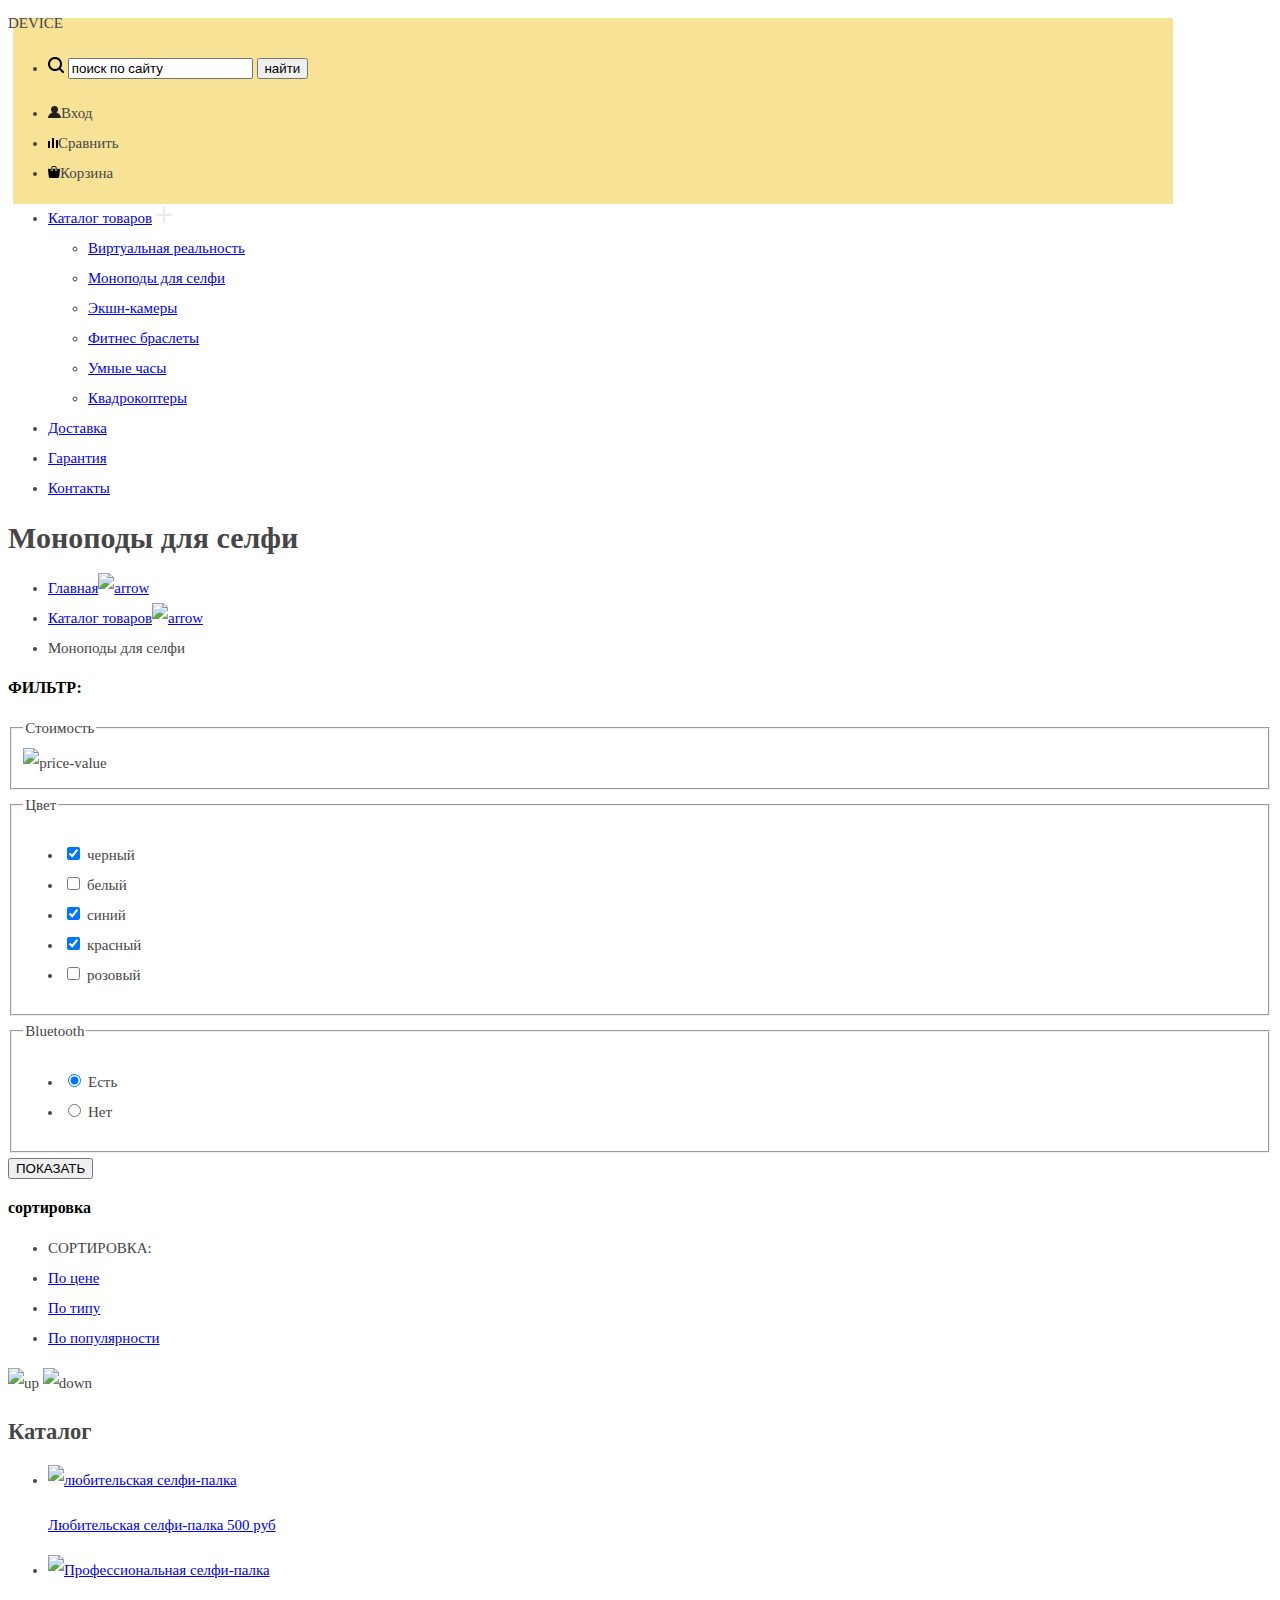
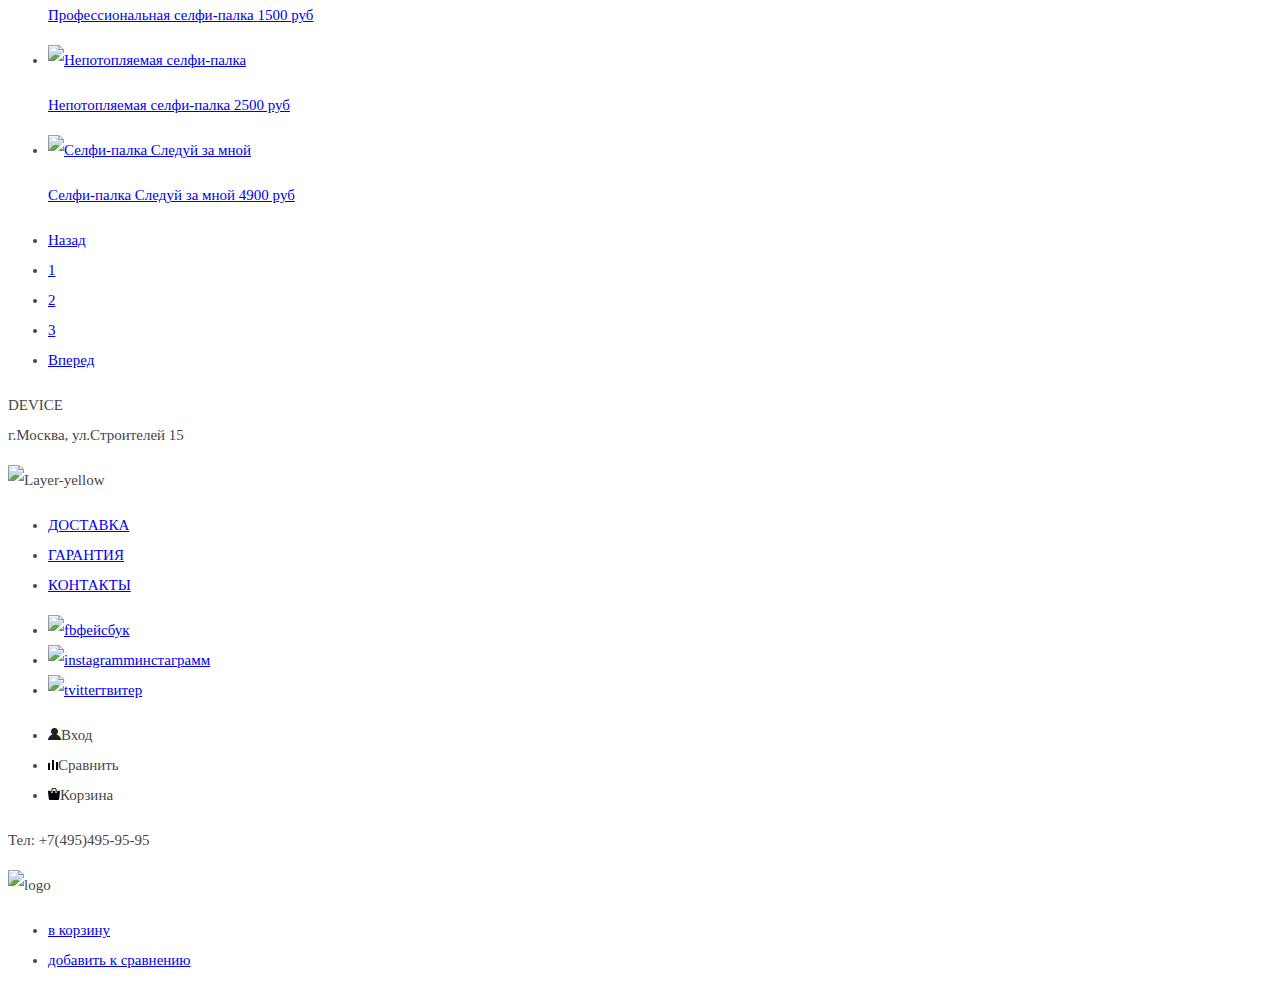
==== commit 28e9258f: "img+css finel" ====
--- a/catalog.html
+++ b/catalog.html
@@ -1,6 +1,7 @@
 <!DOCTYPE html>
 <html lang="en">
 <head>
+    <link href="css/style.css" rel="stylesheet">
     <meta charset="UTF-8">
     <title>catalog</title>
 </head>
@@ -9,7 +10,7 @@
     <header class="main-header">
 
         <div class="logo">
-            <img src="img/logo.png" width="164" height="36" alt="logo">
+            <span>DEVICE</span>
         </div>
 
         <nav class="site-navigation">
@@ -17,7 +18,7 @@
             <ul class="search-navigation">
                 <li class="search-site-navigation">
                     <form  class="search-form"  method="post" action="https://echo.htmlacademy.ru">
-                        <img src="img/search.svg" width="16" height="16" alt="search">
+                        <img src="img/search.svg" width="16" height="16" alt="user">
                         <input type="search" name="search" id="search-feild" value="поиск по сайту">
                         <label for="search-feild"></label>
                         <button class="search-button" type="submit">найти</button>
@@ -25,13 +26,15 @@
                 </li>
             </ul>
             <ul class="user-navigation">
-                <li class="login-link"><img src="img/user.svg" width="13" height="12" alt="user">Войти</li>
-                <li class="liken"><img src="img/compare.svg" width="10" height="10" alt="user">Сравнить</li>
-                <li class="basket"><img src="img/cart.svg" width="12" height="12" alt="user">Корзина</li>
+                <li class="login-link"><img src="img/user.svg" width="13" height="12" alt="user">Вход</li>
+                <li class="liken"><img src="img/compare.svg" width="10" height="10" alt="compare">Сравнить</li>
+                <li class="basket"><img src="img/cart.svg" width="12" height="12" alt="cart">Корзина</li>
             </ul>
             <ul class="site-navigation">
                 <li>
+
                     <a href="catalog.html">Каталог товаров</a>
+                    <img src="img/plus.svg" width="16" height="16" alt="user">
 
                     <div class="sub-menu">
                         <ul class="catalog-menu-item">
@@ -60,8 +63,8 @@
 
             <h1>Моноподы для селфи</h1>
             <ul class="navigation-catalog">
-                <li><a href="index.html">Главная</a></li>
-                <li><a href="catalog.html">Каталог товаров</a></li>
+                <li><a href="index.html">Главная<img src="img/nav-arrow.svg" width="4" height="7" alt="arrow"></a></li>
+                <li><a href="catalog.html">Каталог товаров<img src="img/nav-arrow.svg" width="4" height="7" alt="arrow"></a></li>
                 <li><a class="breadcrumbs-current">Моноподы для селфи</a></li>
             </ul>
 
@@ -69,7 +72,7 @@
 
         <section class="filter-one">
 
-            <h3>ФИЛЬТР:</h3>
+            <h3 class="h3">ФИЛЬТР:</h3>
             <form class="filter-options" method="post" action="https://echo.htmlacademy.ru">
                 <fieldset>
                     <legend>Стоимость</legend>
@@ -120,7 +123,7 @@
 
         <section class="filter-second">
 
-            <h3 class="visually-hidden">сортировка</h3>
+            <h3 class="h3">сортировка</h3>
             <ul class="filter-item">
 
                 <li>СОРТИРОВКА:</li>
@@ -130,8 +133,8 @@
 
             </ul>
             <div class="rotation">
-                <span class="button-up"><img src="filter.svg" width="5" height="5" alt="up"></span>
-                <span class="button-bottom"><img src="filter1.svg" width="5" height="5" alt="bottom"></span>
+                <span class="button-up"><img src="img/icon-up-dir.svg" width="11" height="10" alt="up"></span>
+                <span class="button-bottom"><img src="img/icon-down-dir.svg" width="11" height="10" alt="down"></span>
             </div>
 
         </section>
@@ -143,7 +146,7 @@
                 <li class="catalog-item">
                     <a href="catalog-item.html">
                         <p class="catalog-item-image">
-                                <img src="img/product-1.jpg" width="100" height="100" alt="любительская селфи-палка">
+                                <img src="img/product-1.jpg" width="360" height="380" alt="любительская селфи-палка">
                         </p>
                         <span class="catalog-item-category">Любительская селфи-палка</span>
                         <span class="catalog-item-price">500 руб</span>
@@ -152,7 +155,7 @@
                 <li class="catalog-item">
                     <a href="catalog-item.html">
                         <p class="catalog-item-image">
-                            <img src="img/product-2.jpg" width="100" height="100" alt="Профессиональная селфи-палка">
+                            <img src="img/product-2.jpg" width="360" height="380" alt="Профессиональная селфи-палка">
                         </p>
                         <span class="catalog-item-category">Профессиональная селфи-палка</span>
                         <span class="catalog-item-price">1500 руб</span>
@@ -161,7 +164,7 @@
                 <li class="catalog-item">
                     <a href="catalog-item.html">
                         <p class="catalog-item-image">
-                            <img src="img/product-3.jpg" width="100" height="100" alt="Непотопляемая селфи-палка">
+                            <img src="img/product-3.jpg" width="360" height="380" alt="Непотопляемая селфи-палка">
                         </p>
                         <span class="catalog-item-category">Непотопляемая селфи-палка</span>
                         <span class="catalog-item-price">2500 руб</span>
@@ -170,7 +173,7 @@
                 <li class="catalog-item">
                     <a href="catalog-item.html">
                         <p class="catalog-item-image">
-                            <img src="img/product-4.jpg" width="100" height="100" alt="Селфи-палка Следуй за мной">
+                            <img src="img/product-4.jpg" width="360" height="380" alt="Селфи-палка Следуй за мной">
                         </p>
                         <span class="catalog-item-category">Селфи-палка Следуй за мной</span>
                         <span class="catalog-item-price">4900 руб</span>
@@ -193,9 +196,10 @@
     <footer class="main-footer">
 
         <p class="contacts-footer">
-            DEVICE<br>
+            <span>DEVICE</span><br>
             г.Москва, ул.Строителей 15
         </p>
+        <img src="img/Layer-yellow.png" width="80" height="7" alt="Layer-yellow">
 
         <div class="social-footer">
             <ul class="social-one">
@@ -204,17 +208,17 @@
                 <li><a href="contacts.html">КОНТАКТЫ</a></li>
             </ul>
             <ul class="social-two">
-                <li><a class="social-button" href="#">фейсбук</a></li>
-                <li><a class="social-button" href="#">инстаграмм</a></li>
-                <li><a class="social-button" href="#">твитер</a></li>
+                <li><a class="social-button" href="#"><img src="img/fb.svg" width="32" height="32" alt="fb">фейсбук</a></li>
+                <li><a class="social-button" href="#"><img src="img/instagramm.svg" width="32" height="32" alt="instagramm">инстаграмм</a></li>
+                <li><a class="social-button" href="#"><img src="img/tvitter.svg" width="32" height="32" alt="tvitter">твитер</a></li>
             </ul>
         </div>
 
         <div class="footer-navigation">
             <ul class="user-navigation">
-                <li class="login-link">Вход</li>
-                <li class="liken">Сравнить</li>
-                <li class="basket">Корзина</li>
+                <li class="login-link"><img src="img/user.svg" width="13" height="12" alt="user">Вход</li>
+                <li class="liken"><img src="img/compare.svg" width="10" height="10" alt="compare">Сравнить</li>
+                <li class="basket"><img src="img/cart.svg" width="12" height="12" alt="cart">Корзина</li>
             </ul>
 
 
@@ -222,7 +226,7 @@
                 Тел: +7(495)495-95-95
             </p>
 
-            <img src="logo.svg" width="20" height="20" alt="logo">
+            <img src="img/logo-html.svg" width="27" height="35" alt="logo">
         </div>
 
     </footer>
--- a/css/style.css
+++ b/css/style.css
@@ -0,0 +1,35 @@
+body {
+    font-size: 15px;
+    line-height: 30px;
+    color: rgb(70, 70, 70);
+    font-weight: normal;
+    font-family: Myriad Pro;
+}
+
+.h2 {
+    font-size: 47px;
+    line-height: normal;
+    color: #000000;
+}
+
+.h3 {
+    font-size: 16px;
+    line-height: normal;
+    color: #000000;
+}
+
+.main-header {
+    background: url("../img/background1.png") no-repeat 5px 10px;
+    background-size: 1160px 186px;
+}
+
+.categories-item-image {
+    background: url("../img/background-catalog.png") no-repeat;
+    background-size: 160px 160px;
+
+}
+
+.services-main {
+    background: url("../img/background-services.png") no-repeat;
+    background-size: 1440px 288px;
+}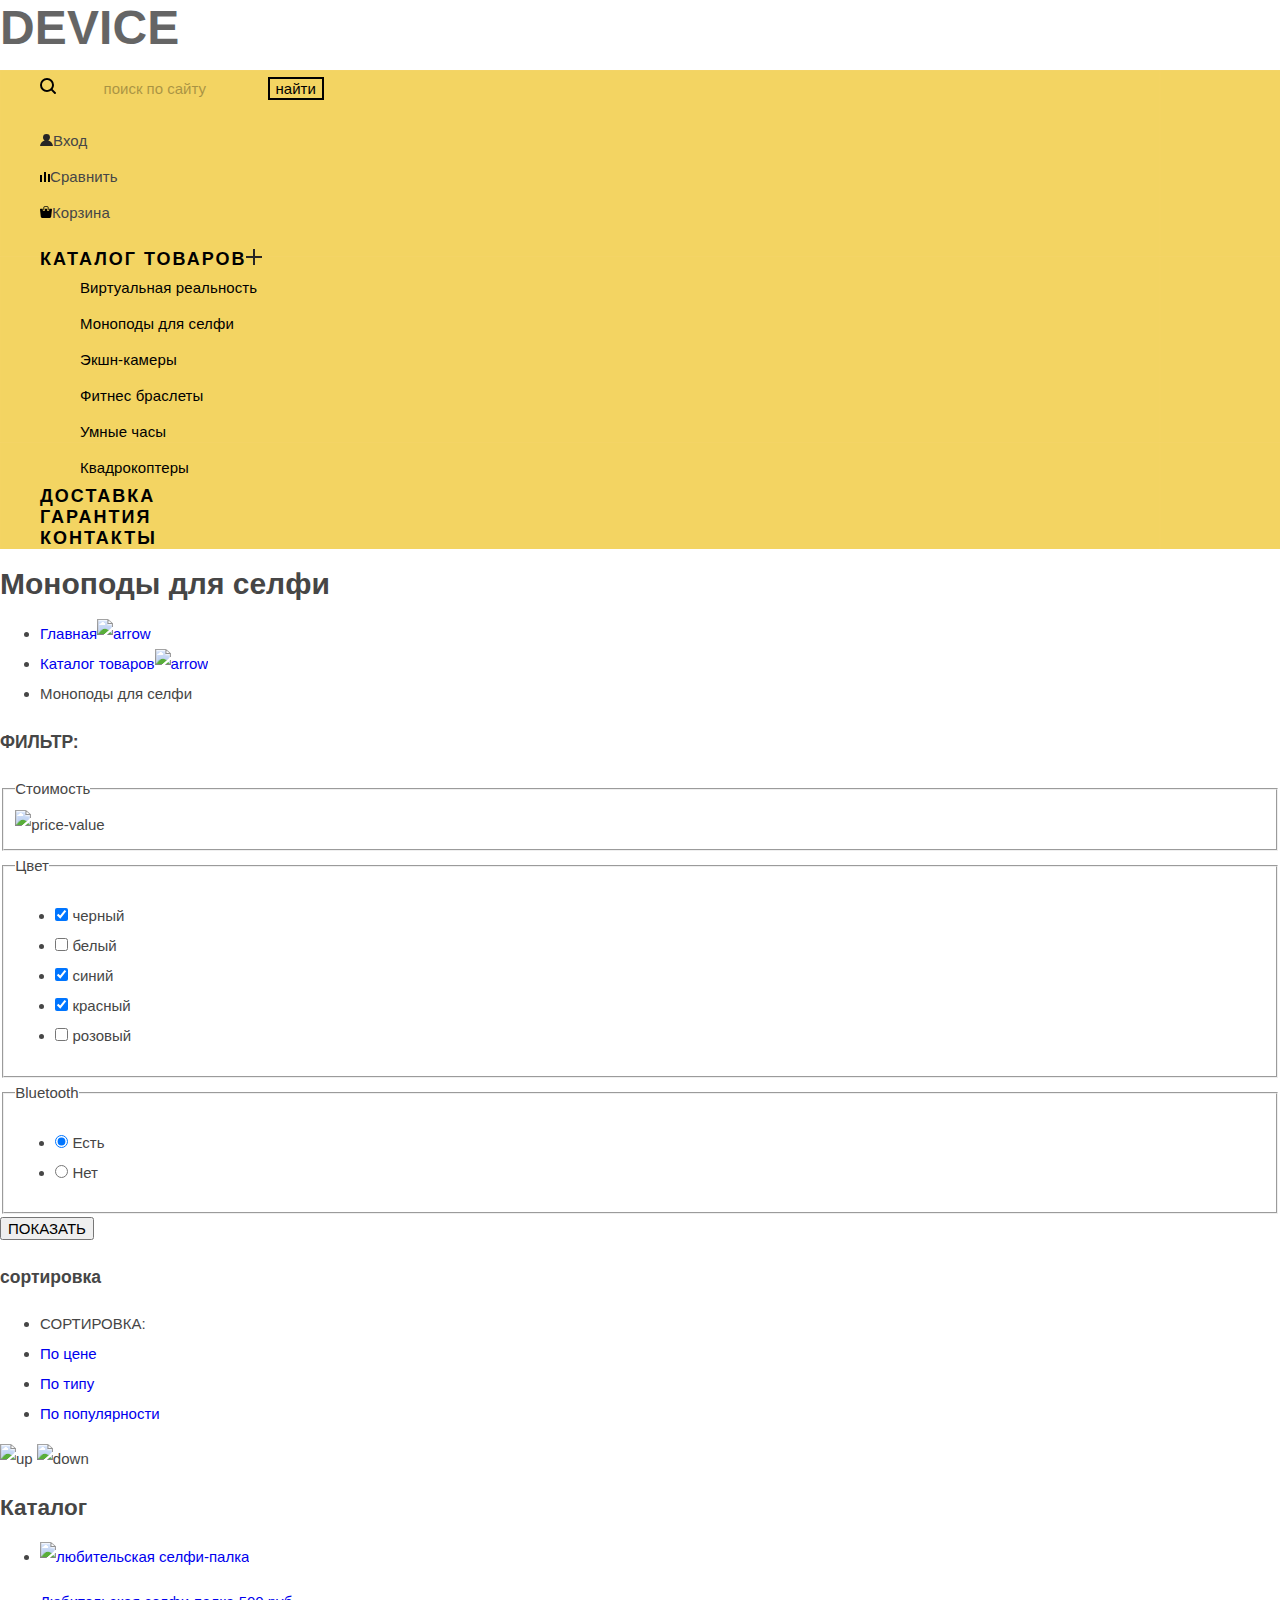
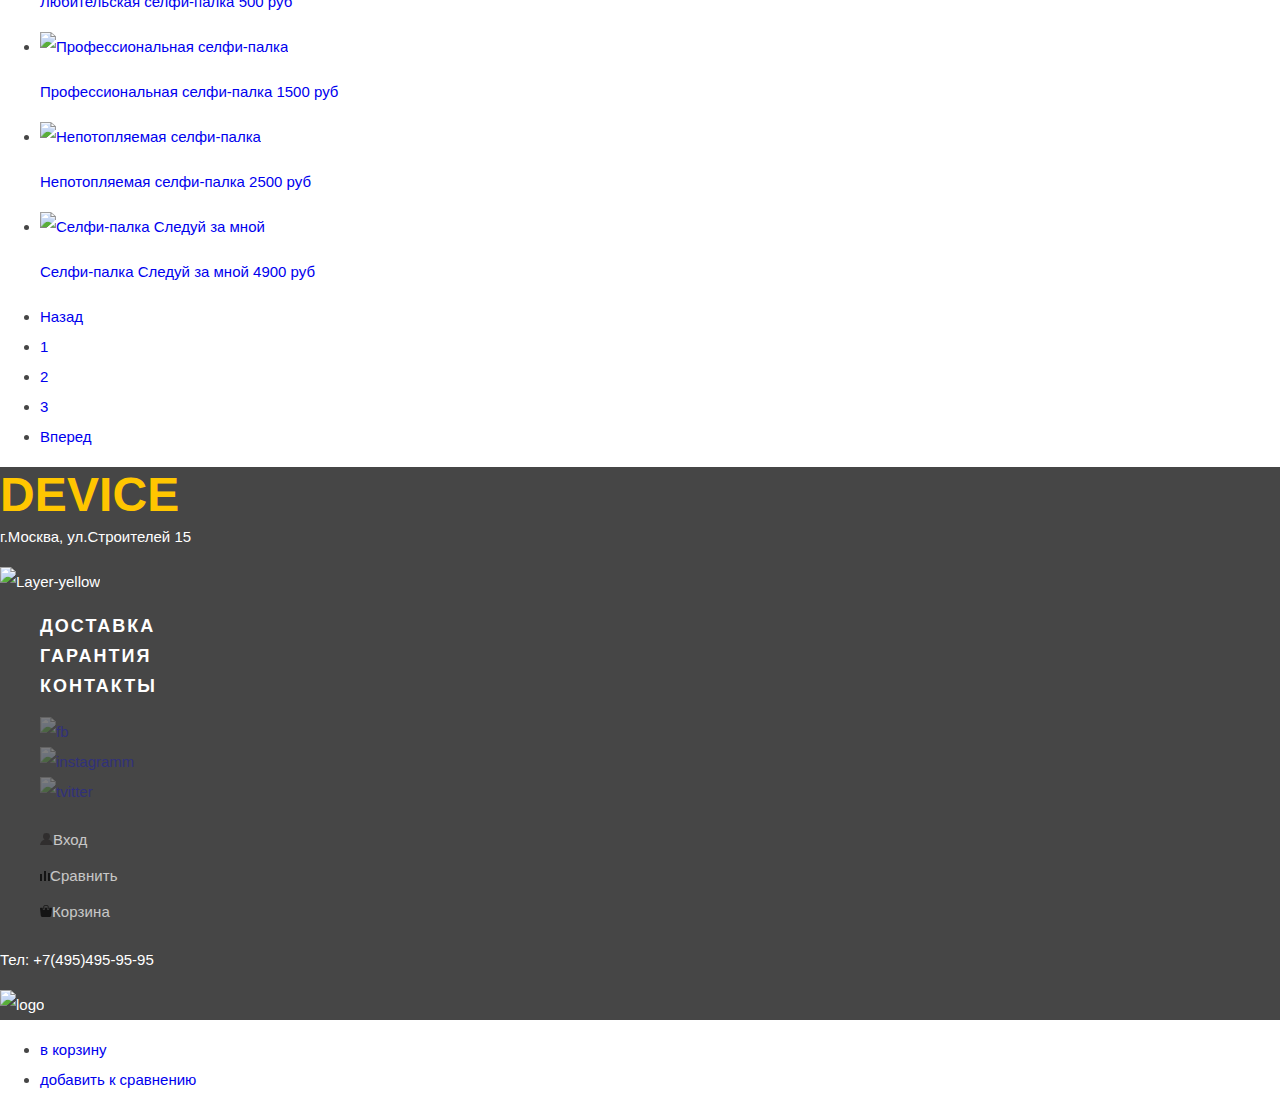
==== commit 693fb836: "basova9 stilizazi9 finel" ====
--- a/catalog.html
+++ b/catalog.html
@@ -1,16 +1,18 @@
 <!DOCTYPE html>
 <html lang="en">
 <head>
-    <link href="css/style.css" rel="stylesheet">
     <meta charset="UTF-8">
     <title>catalog</title>
+    <link href="https://fonts.googleapis.com/css?family=Open+Sans:300,400&amp;subset=cyrillic" rel="stylesheet">
+    <link href="css/normalize.css" rel="stylesheet">
+    <link href="css/style.css" rel="stylesheet">
 </head>
 <body>
 
     <header class="main-header">
 
         <div class="logo">
-            <span>DEVICE</span>
+            <span class="logo-size">DEVICE</span>
         </div>
 
         <nav class="site-navigation">
@@ -18,23 +20,24 @@
             <ul class="search-navigation">
                 <li class="search-site-navigation">
                     <form  class="search-form"  method="post" action="https://echo.htmlacademy.ru">
-                        <img src="img/search.svg" width="16" height="16" alt="user">
-                        <input type="search" name="search" id="search-feild" value="поиск по сайту">
-                        <label for="search-feild"></label>
-                        <button class="search-button" type="submit">найти</button>
+                        <img src="img/search.svg" width="16" height="16" alt="search">
+                        <label for="search-feild">
+                            <input type="search" name="search" id="search-feild" value="поиск по сайту">
+                        </label>
+                        <button class="search-button"  type="submit">найти</button>
                     </form>
                 </li>
             </ul>
             <ul class="user-navigation">
-                <li class="login-link"><img src="img/user.svg" width="13" height="12" alt="user">Вход</li>
-                <li class="liken"><img src="img/compare.svg" width="10" height="10" alt="compare">Сравнить</li>
-                <li class="basket"><img src="img/cart.svg" width="12" height="12" alt="cart">Корзина</li>
-            </ul>
-            <ul class="site-navigation">
-                <li>
-
-                    <a href="catalog.html">Каталог товаров</a>
-                    <img src="img/plus.svg" width="16" height="16" alt="user">
+                <li class="login-link"><a href="#"><img src="img/user.svg" width="13" height="12" alt="user">Вход</a></li>
+                <li class="liken"><a href="#"><img src="img/compare.svg" width="10" height="10" alt="compare">Сравнить</a></li>
+                <li class="basket"><a href="#"><img src="img/cart.svg" width="12" height="12" alt="cart">Корзина</a></li>
+            </ul>
+            <ul class="catalog-navigation">
+                <li>
+
+                    <a href="catalog.html">Каталог товаров<img src="img/plus.svg" width="16" height="16" alt="user"></a>
+
 
                     <div class="sub-menu">
                         <ul class="catalog-menu-item">
@@ -196,7 +199,7 @@
     <footer class="main-footer">
 
         <p class="contacts-footer">
-            <span>DEVICE</span><br>
+            <span class="logo-footer">DEVICE</span><br>
             г.Москва, ул.Строителей 15
         </p>
         <img src="img/Layer-yellow.png" width="80" height="7" alt="Layer-yellow">
@@ -208,17 +211,35 @@
                 <li><a href="contacts.html">КОНТАКТЫ</a></li>
             </ul>
             <ul class="social-two">
-                <li><a class="social-button" href="#"><img src="img/fb.svg" width="32" height="32" alt="fb">фейсбук</a></li>
-                <li><a class="social-button" href="#"><img src="img/instagramm.svg" width="32" height="32" alt="instagramm">инстаграмм</a></li>
-                <li><a class="social-button" href="#"><img src="img/tvitter.svg" width="32" height="32" alt="tvitter">твитер</a></li>
+                <li>
+                    <a class="social-button" href="#"><img src="img/fb.svg" width="32" height="32" alt="fb">
+                        <span class="visually-hidden">фейсбук</span>
+                    </a>
+                </li>
+                <li>
+                    <a class="social-button" href="#"><img src="img/vk.svg" width="32" height="32" alt="instagramm">
+                        <span class="visually-hidden">инстаграмм</span>
+                    </a>
+                </li>
+                <li>
+                    <a class="social-button" href="#"><img src="img/twitter.svg" width="32" height="32" alt="tvitter">
+                        <span class="visually-hidden">твитер</span>
+                    </a>
+                </li>
             </ul>
         </div>
 
         <div class="footer-navigation">
-            <ul class="user-navigation">
-                <li class="login-link"><img src="img/user.svg" width="13" height="12" alt="user">Вход</li>
-                <li class="liken"><img src="img/compare.svg" width="10" height="10" alt="compare">Сравнить</li>
-                <li class="basket"><img src="img/cart.svg" width="12" height="12" alt="cart">Корзина</li>
+            <ul class="user-navigation-footer">
+                <li class="login-link">
+                    <a href=""><img src="img/user.svg" width="13" height="12" alt="user">Вход</a>
+                </li>
+                <li class="liken"><a href="">
+                    <img src="img/compare.svg" width="10" height="10" alt="compare">Сравнить</a>
+                </li>
+                <li class="basket"><a href="">
+                    <img src="img/cart.svg" width="12" height="12" alt="cart">Корзина</a>
+                </li>
             </ul>
 
 
@@ -226,7 +247,9 @@
                 Тел: +7(495)495-95-95
             </p>
 
-            <img src="img/logo-html.svg" width="27" height="35" alt="logo">
+            <div class="logotip">
+                <img src="img/logo-html.svg" width="27" height="35" alt="logo">
+            </div>
         </div>
 
     </footer>
--- a/css/style.css
+++ b/css/style.css
@@ -1,35 +1,481 @@
+/* подключение шрифтов*/
+@font-face {
+    font-family: 'gilroyextrabold';
+    src: url('../fonts/gilroyextrabold-webfont.woff2') format('woff2'),
+    url('../fonts/gilroyextrabold-webfont.woff') format('woff');
+    font-weight: normal;
+    font-style: normal;
+
+}
+
+@font-face {
+    font-family: 'gilroylight';
+    src: url('../fonts/gilroylight-webfont.woff2') format('woff2'),
+    url('../fonts/gilroylight-webfont.woff') format('woff');
+    font-weight: normal;
+    font-style: normal;
+}
+/* подключение шрифтов*/
+
 body {
+    margin: 0;
+    padding: 0;
+
+    font-family: "Open Sans Light","Arial", sans-serif;
     font-size: 15px;
     line-height: 30px;
-    color: rgb(70, 70, 70);
     font-weight: normal;
-    font-family: Myriad Pro;
-}
-
-.h2 {
+    color: #464646;
+    text-transform: none;
+
+    background-color: #ffffff;
+}
+
+a {
+    text-decoration: none;
+}
+
+/*header*/
+.logo {
+    font-family: "Gilroy ExtraBold", "Arial", sans-serif;
+    font-size: 48px;
+    line-height: normal;
+    font-weight: 700;
+    letter-spacing: 0.1px;
+    color: #000000;
+}
+
+.logo:hover {
+    opacity: 0.6;
+}
+
+.logo:active {
+    opacity: 0.3;
+}
+
+.site-navigation {
+    background-color: #f7e296;
+    background-image: url("../img/background1.png");
+    background-repeat: repeat;
+}
+
+.search-form input {
+    font: inherit;
+    text-align: center;
+
+    opacity: 0.3;
+    background-color: #f7e296;
+    background-image: url("../img/background1.png");
+    border: none;
+}
+
+.search-form input:hover {
+    opacity: 0.6;
+}
+
+.search-button {
+    text-align: center;
+
+    background-color: #f7e296;
+    background-image: url("../img/background1.png");
+    border: 2px solid #000000;
+}
+
+.search-button:hover,
+.search-button:focus {
+    color: #ffffff;
+
+    background-color: #000000;
+    background-image: url("../img/background-button.png");
+}
+
+.search-button:active {
+    color: #6a6a6a;
+}
+
+.search-navigation,
+.user-navigation,
+.catalog-navigation,
+.sub-menu ul {
+    list-style: none;
+}
+
+.search-navigation,
+.user-navigation {
+    font-size: 15px;
+    line-height: 36px;
+    letter-spacing: 0.1px;
+}
+
+.user-navigation a{
+    color: #464646;
+}
+
+.user-navigation a:hover {
+    opacity: 0.6;
+}
+
+.user-navigation a:active {
+    opacity: 0.3;
+}
+
+.catalog-navigation {
+    font-family: "Gilroy ExtraBold", "Arial", sans-serif;
+    font-size: 18px;
+    line-height: normal;
+    font-weight: 700;
+    letter-spacing: 2px;
+    text-transform: uppercase;
+}
+
+.catalog-navigation a {
+    color: #000000;
+}
+
+.catalog-navigation a:hover {
+    opacity: 0.6;
+}
+
+.catalog-navigation a:active {
+    opacity: 0.3;
+}
+
+.catalog-menu-item {
+    font-family: "Open Sans Light","Arial", sans-serif;
+    font-size: 15px;
+    line-height: 36px;
+    font-weight: normal;
+    letter-spacing: 0.1px;
+    color: #464646;
+    text-transform: none;
+}
+/*header*/
+
+/*main*/
+.number {
+    font-family: "Gilroy ExtraBold", "Arial", sans-serif;
+    font-size: 179.2px;
+    line-height: normal;
+    font-weight: 700;
+    letter-spacing: 0.1px;
+    color: #ffffff;
+}
+
+.slider-write h2 {
+    font-family: "Gilroy ExtraBold", "Arial", sans-serif;
     font-size: 47px;
     line-height: normal;
-    color: #000000;
-}
-
-.h3 {
+    font-weight: 700;
+    letter-spacing: 0.1px;
+    color: #000000;
+}
+
+.product {
+    letter-spacing: 0.1px;
+}
+
+.product-parametri {
+    list-style: none;
+}
+
+.product-parametri li {
+    font-family: "Gilroy Light", "Arial", sans-serif;
+    font-size: 36px;
+    line-height: normal;
+    letter-spacing: 0.1px;
+    color: #000000;
+}
+
+.product-parametri span {
+    font-family: "Open Sans Light","Arial", sans-serif;
+    font-size: 13px;
+    line-height: 20px;
+    letter-spacing: 0.1px;
+    color: #464646;
+}
+
+.btn2 {
+    font-family: "Gilroy ExtraBold", "Arial", sans-serif;
+    font-size: 18px;
+    line-height: normal;
+    font-weight: 700;
+    letter-spacing: 2px;
+    color: #000000;
+
+    background-color: #f0c52e;
+}
+
+.btn2:hover,
+.btn2:focus {
+    opacity: 0.6;
+}
+
+.btn2:active {
+    opacity: 0.3;
+}
+
+.slider-pager {
+    list-style: none;
+}
+
+.categories-main ul {
+    list-style: none;
+}
+
+.categories-main a {
+    font-family: "Gilroy ExtraBold", "Arial", sans-serif;
+    font-size: 18px;
+    line-height: normal;
+    font-weight: 700;
+    letter-spacing: 0.1px;
+    color: #000000;
+}
+
+.categories-main img {
+    background-color: #f7e296;
+}
+
+.categories-item:active {
+    opacity: 0.3;
+}
+
+.categories-main img:hover,
+.categories-main img:focus,
+.categories-main img:hover:active {
+    background-color: #f0c52e;
+}
+
+.services-main {
+    background-color: #e5e5e5;
+    background-image: url("../img/background-services.png");
+    background-repeat: repeat;
+}
+
+.services-switch {
+    list-style: none;
+}
+
+.services-switch a {
+    font-family: "Gilroy ExtraBold", "Arial", sans-serif;
+    font-size: 18px;
+    line-height: normal;
+    font-weight: 700;
+    letter-spacing: 2px;
+    color: #000000;
+    text-align: center;
+
+    background-color: #efc739;
+}
+
+.btn:hover {
+    opacity: 0.6;
+}
+
+.btn:active {
+    color: #f7e184;
+    background-color: #000000;
+}
+
+.services-main h2 {
+    font-family: "Gilroy ExtraBold", "Arial", sans-serif;
+    font-size: 47px;
+    line-height: normal;
+    font-weight: 700;
+    letter-spacing: 0.1px;
+    color: #000000;
+}
+
+.services-main p {
+    letter-spacing: 0.1px;
+}
+
+.social-skins ul {
+    list-style: none;
+}
+
+.opacity {
+    opacity: 0.2;
+}
+
+.opacity:hover {
+    opacity: 1;
+}
+
+.informaition-main h2,
+.contacts-main h2 {
+    font-family: "Gilroy ExtraBold", "Arial", sans-serif;
+    font-size: 47px;
+    line-height: normal;
+    font-weight: 700;
+    letter-spacing: 0.1px;
+    color: #000000;
+}
+
+.informaition-item a{
+    font-family: "Gilroy ExtraBold", "Arial", sans-serif;
     font-size: 16px;
-    line-height: normal;
-    color: #000000;
-}
-
-.main-header {
-    background: url("../img/background1.png") no-repeat 5px 10px;
-    background-size: 1160px 186px;
-}
-
-.categories-item-image {
-    background: url("../img/background-catalog.png") no-repeat;
-    background-size: 160px 160px;
-
-}
-
-.services-main {
-    background: url("../img/background-services.png") no-repeat;
-    background-size: 1440px 288px;
+    line-height: 40px;
+    font-weight: 700;
+    color: #000000;
+}
+
+.informaition-item a:hover {
+    text-decoration: underline;
+}
+
+/*main*/
+
+/*footer*/
+.main-footer {
+    color: #ffffff;
+
+    background-color: #464646;
+    background-image: url("../img/background-footer.png");
+    background-repeat: repeat;
+}
+
+.logo-footer {
+    font-family: "Gilroy ExtraBold", "Arial", sans-serif;
+    font-size: 48px;
+    line-height: normal;
+    font-weight: 700;
+    letter-spacing: 0.1px;
+    color: #ffc600;
+}
+
+.logo-footer:hover,
+.logo-footer:focus {
+    opacity: 0.6;
+}
+
+.logo-footer:active {
+    opacity: 0.3;
+}
+
+.social-one {
+    list-style: none;
+}
+
+.social-one a {
+    font-family: "Gilroy ExtraBold", "Arial", sans-serif;
+    font-size: 18px;
+    line-height: normal;
+    font-weight: 700;
+    letter-spacing: 2px;
+    color: #ffffff;
+}
+
+.social-one a:hover,
+.social-one a:focus {
+    opacity: 0.6;
+}
+
+.social-one a:active {
+    opacity: 0.3;
+}
+
+.social-two {
+    list-style: none;
+}
+
+.social-button {
+    opacity: 0.3;
+}
+
+.social-button:hover,
+.social-button:focus {
+    opacity: 0.6;
+}
+
+.social-button:active {
+    opacity: 0.1;
+}
+
+.user-navigation-footer {
+    list-style: none;
+}
+
+.user-navigation-footer a{
+    font-size: 15px;
+    line-height: 36px;
+    letter-spacing: 0.1px;
+    color: #ffffff;
+    opacity: 0.7;
+}
+
+.user-navigation-footer a:hover,
+.user-navigation-footer a:focus {
+    opacity: 1;
+}
+
+.user-navigation-footer a:active {
+    opacity: 0.3;
+}
+
+.logotip:hover,
+.logotip:focus {
+    opacity: 0.6;
+}
+
+.logotip:active {
+    opacity: 0.3;
+}
+/*footer*/
+
+/*form write-us*/
+
+.write-us-site button {
+    border: none;
+}
+
+.input-wrap label {
+    font-family: "Gilroy ExtraBold", "Arial", sans-serif;
+    font-size: 18px;
+    line-height: 18px;
+    font-weight: 700;
+    color: #000000;
+}
+
+.input-wrap input,
+.input-wrap textarea {
+    border: none;
+    background-color: #f2f2f2;
+}
+
+.input-wrap textarea,
+.input-wrap input[type="text"] {
+    font-family: "Open Sans Regular","Arial", sans-serif;
+    font-size: 14px;
+    line-height: 18px;
+    font-weight: normal;
+    color: #bababa;
+}
+
+.input-wrap input:hover,
+.input-wrap textarea:hover{
+    background-color: #eaeaea;
+}
+
+.input-wrap input:focus,
+.input-wrap textarea:focus {
+    background-color: #ffffff;
+    border: 2px sandybrown;
+}
+
+.input-wrap input:invalid,
+.input-wrap textarea:invalid {
+    background-color: #f6dada;
+}
+
+/*form write-us*/
+
+.visually-hidden {
+    position: absolute !important;
+    clip: rect(1px 1px 1px 1px); /* IE6, IE7 */
+    clip: rect(1px, 1px, 1px, 1px);
+    padding:0 !important;
+    border:0 !important;
+    height: 1px !important;
+    width: 1px !important;
+    overflow: hidden;
 }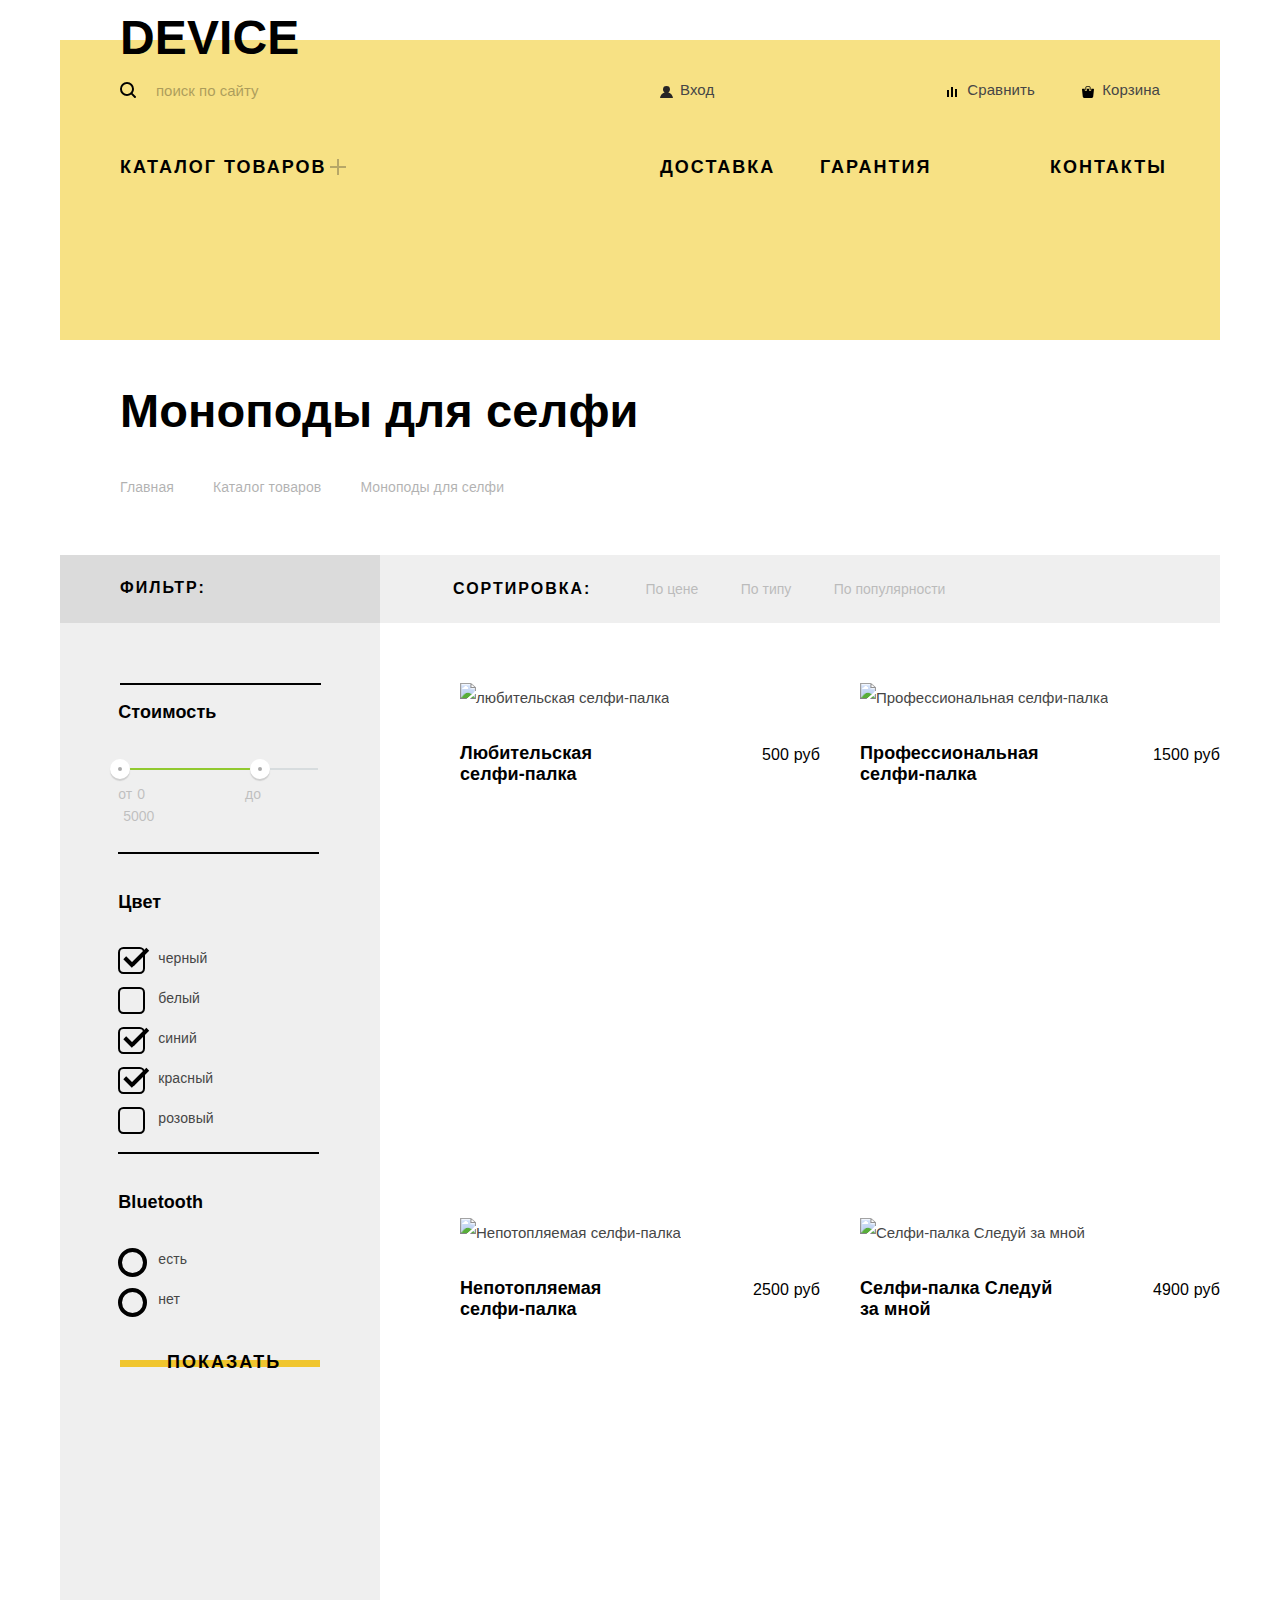
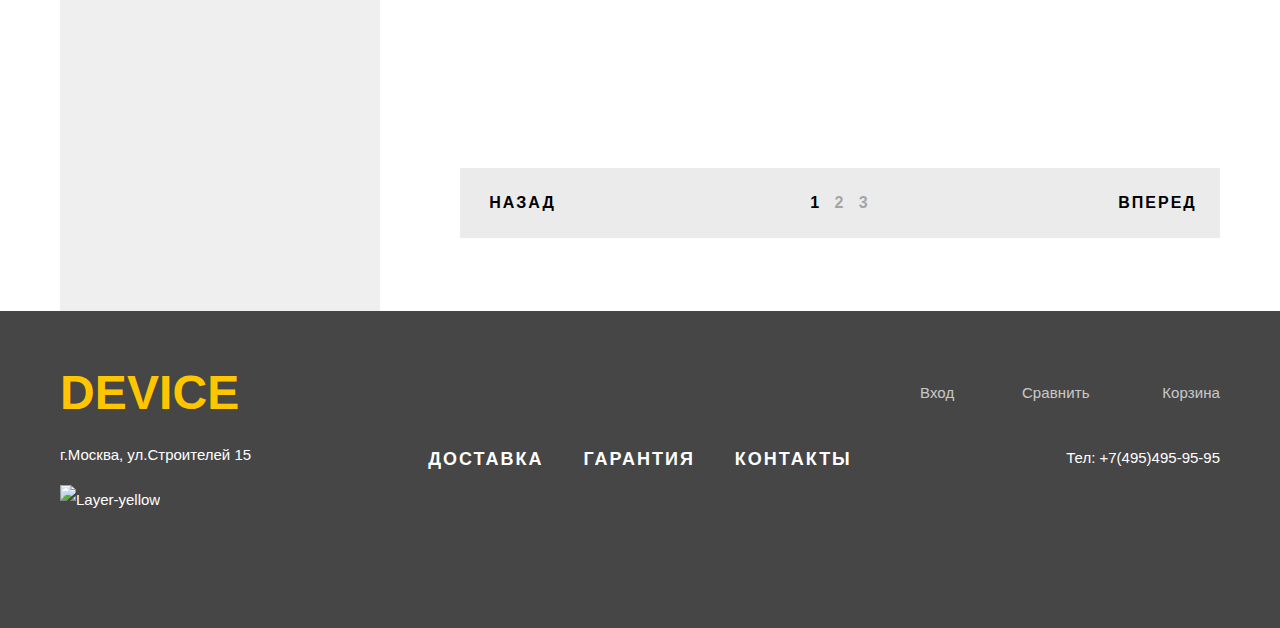
==== commit 0dc40e30: "FINEL SITE" ====
--- a/catalog.html
+++ b/catalog.html
@@ -10,258 +10,297 @@
 <body>
 
     <header class="main-header">
-
-        <div class="logo">
-            <span class="logo-size">DEVICE</span>
-        </div>
-
         <nav class="site-navigation">
-
-            <ul class="search-navigation">
-                <li class="search-site-navigation">
-                    <form  class="search-form"  method="post" action="https://echo.htmlacademy.ru">
-                        <img src="img/search.svg" width="16" height="16" alt="search">
-                        <label for="search-feild">
-                            <input type="search" name="search" id="search-feild" value="поиск по сайту">
-                        </label>
-                        <button class="search-button"  type="submit">найти</button>
-                    </form>
-                </li>
-            </ul>
-            <ul class="user-navigation">
-                <li class="login-link"><a href="#"><img src="img/user.svg" width="13" height="12" alt="user">Вход</a></li>
-                <li class="liken"><a href="#"><img src="img/compare.svg" width="10" height="10" alt="compare">Сравнить</a></li>
-                <li class="basket"><a href="#"><img src="img/cart.svg" width="12" height="12" alt="cart">Корзина</a></li>
-            </ul>
-            <ul class="catalog-navigation">
-                <li>
-
-                    <a href="catalog.html">Каталог товаров<img src="img/plus.svg" width="16" height="16" alt="user"></a>
-
-
-                    <div class="sub-menu">
-                        <ul class="catalog-menu-item">
-                            <li><a href="#">Виртуальная реальность</a></li>
-                            <li><a href="#">Моноподы для селфи</a></li>
-                            <li><a href="#">Экшн-камеры</a></li>
-                            <li><a href="#">Фитнес браслеты</a></li>
-                            <li><a href="#">Умные часы</a></li>
-                            <li><a href="#">Квадрокоптеры</a></li>
-                        </ul>
-                    </div>
-
-                </li>
-                <li><a href="delivery.html">Доставка</a></li>
-                <li><a href="guarantee.html">Гарантия</a></li>
-                <li><a href="contacts.html">Контакты</a></li>
-            </ul>
-
+            <div class="header-flex">
+                <div class="logo">
+                    <span class="logo-size">DEVICE</span>
+                </div>
+                <div class="search-user">
+                    <ul class="search-navigation">
+                        <li class="search-site-navigation">
+                            <form  class="search-form"  method="post" action="https://echo.htmlacademy.ru">
+                                <label for="search-feild">
+                                    <input class="oko" type="search" name="search" size="40" id="search-feild" value="поиск по сайту">
+                                </label>
+                                <button class="search-button" type="submit">Найти</button>
+                            </form>
+                        </li>
+                    </ul>
+                    <ul class="user-navigation">
+                        <li class="login-link"><a class="login-link-img" href="#">Вход</a></li>
+                        <li class="liken"><a class="liken-img" href="#">Сравнить</a></li>
+                        <li class="basket"><a class="basket-img" href="#">Корзина</a></li>
+                    </ul>
+                </div>
+                <ul class="catalog-navigation">
+                    <li class="catalog-sub">
+                        <a class="plus" href="catalog.html">Каталог товаров</a>
+                        <div class="sub-menu">
+                            <ul class="catalog-menu-item ">
+                                <li class="sub-list"><a href="#">Виртуальная реальность</a></li>
+                                <li class="sub-list"><a href="#">Моноподы для селфи</a></li>
+                                <li class="sub-list"><a href="#">Экшн-камеры</a></li>
+                                <li class="sub-list"><a href="#">Фитнес браслеты</a></li>
+                                <li class="sub-list"><a href="#">Умные часы</a></li>
+                                <li class="sub-list"><a href="#">Квадрокоптеры</a></li>
+                            </ul>
+                        </div>
+                    </li>
+                    <li class="delivery"><a href="delivery.html">Доставка</a></li>
+                    <li class="guarantee"><a href="guarantee.html">Гарантия</a></li>
+                    <li class="contacts"><a href="contacts.html">Контакты</a></li>
+                </ul>
+            </div>
         </nav>
-
     </header>
 
-    <main class="container">
+    <main class="container-catalog">
 
         <section class="container-navigation">
-
             <h1>Моноподы для селфи</h1>
             <ul class="navigation-catalog">
-                <li><a href="index.html">Главная<img src="img/nav-arrow.svg" width="4" height="7" alt="arrow"></a></li>
-                <li><a href="catalog.html">Каталог товаров<img src="img/nav-arrow.svg" width="4" height="7" alt="arrow"></a></li>
-                <li><a class="breadcrumbs-current">Моноподы для селфи</a></li>
+                <li class="catalog-change"><a class="nav-arrow" href="index.html">Главная</a></li>
+                <li class="catalog-change"><a class="nav-arrow" href="catalog.html">Каталог товаров</a></li>
+                <li class="catalog-change"><a class="breadcrumbs-current">Моноподы для селфи</a></li>
             </ul>
-
         </section>
 
-        <section class="filter-one">
-
-            <h3 class="h3">ФИЛЬТР:</h3>
-            <form class="filter-options" method="post" action="https://echo.htmlacademy.ru">
-                <fieldset>
-                    <legend>Стоимость</legend>
-                    <span class="price-value"><img src="price-value.svg" width="20" height="20" alt="price-value"></span>
-                </fieldset>
-                <fieldset>
-                    <legend>Цвет</legend>
-                    <ul>
-                        <li class="filter-change">
-                            <input class="black" name="black-filter" id="black" type="checkbox" checked>
-                            <label for="black">черный</label>
-                        </li>
-                        <li class="filter-change">
-                            <input class="white" name="white-filter" id="white" type="checkbox">
-                            <label for="white">белый</label>
-                        </li>
-                        <li class="filter-change">
-                            <input class="blue" name="blue-filter" id="blue" type="checkbox" checked>
-                            <label for="blue">синий</label>
-                        </li>
-                        <li class="filter-change">
-                            <input class="red" name="red-filter" id="red" type="checkbox" checked>
-                            <label for="red">красный</label>
-                        </li>
-                        <li class="filter-change">
-                            <input class="pink" name="pink-filter" id="pink" type="checkbox">
-                            <label for="pink">розовый</label>
-                        </li>
-                    </ul>
-                </fieldset>
-                <fieldset>
-                    <legend>Bluetooth</legend>
-                    <ul>
-                        <li class="filter-change">
-                            <input class="yes" name="yes" id="yes" type="radio" checked>
-                            <label for="yes">Есть</label>
-                        </li>
-                        <li class="filter-change">
-                            <input class="no" name="yes" id="no" type="radio">
-                            <label for="no">Нет</label>
-                        </li>
-                    </ul>
-                </fieldset>
-                <button type="submit" class="filter-change-button btn">ПОКАЗАТЬ</button>
-            </form>
-
-        </section>
-
-        <section class="filter-second">
-
-            <h3 class="h3">сортировка</h3>
-            <ul class="filter-item">
-
-                <li>СОРТИРОВКА:</li>
-                <li><a class="filter-price" href="#">По цене</a></li>
-                <li><a class="filter-type" href="#">По типу</a></li>
-                <li><a class="filter-population" href="#">По популярности</a></li>
-
-            </ul>
-            <div class="rotation">
-                <span class="button-up"><img src="img/icon-up-dir.svg" width="11" height="10" alt="up"></span>
-                <span class="button-bottom"><img src="img/icon-down-dir.svg" width="11" height="10" alt="down"></span>
-            </div>
-
-        </section>
-
-        <section class="catalog-item">
-
-            <h2 class="visually-hidde">Каталог</h2>
-            <ul class="catalog-list">
-                <li class="catalog-item">
-                    <a href="catalog-item.html">
-                        <p class="catalog-item-image">
-                                <img src="img/product-1.jpg" width="360" height="380" alt="любительская селфи-палка">
-                        </p>
-                        <span class="catalog-item-category">Любительская селфи-палка</span>
-                        <span class="catalog-item-price">500 руб</span>
-                    </a>
-                </li>
-                <li class="catalog-item">
-                    <a href="catalog-item.html">
-                        <p class="catalog-item-image">
-                            <img src="img/product-2.jpg" width="360" height="380" alt="Профессиональная селфи-палка">
-                        </p>
-                        <span class="catalog-item-category">Профессиональная селфи-палка</span>
-                        <span class="catalog-item-price">1500 руб</span>
-                    </a>
-                </li>
-                <li class="catalog-item">
-                    <a href="catalog-item.html">
-                        <p class="catalog-item-image">
-                            <img src="img/product-3.jpg" width="360" height="380" alt="Непотопляемая селфи-палка">
-                        </p>
-                        <span class="catalog-item-category">Непотопляемая селфи-палка</span>
-                        <span class="catalog-item-price">2500 руб</span>
-                    </a>
-                </li>
-                <li class="catalog-item">
-                    <a href="catalog-item.html">
-                        <p class="catalog-item-image">
-                            <img src="img/product-4.jpg" width="360" height="380" alt="Селфи-палка Следуй за мной">
-                        </p>
-                        <span class="catalog-item-category">Селфи-палка Следуй за мной</span>
-                        <span class="catalog-item-price">4900 руб</span>
-                    </a>
-                </li>
-            </ul>
-
-            <ul class="catalog-page">
-                <li class="page-item"><a href="#">Назад</a></li>
-                <li class="page-item page-item-now"><a href="#">1</a></li>
-                <li class="page-item"><a href="#">2</a></li>
-                <li class="page-item"><a href="#">3</a></li>
-                <li class="page-item"><a href="#">Вперед</a></li>
-            </ul>
-
-        </section>
+        <div class="filter-flex">
+            <div class="filter-second-flex">
+                <section class="filter-second">
+                    <div class="filter-second-flex-flex">
+                        <div class="fon"></div>
+                        <h3>сортировка:</h3>
+                        <ul class="filter-item">
+                            <li><a class="filter-price" href="#">По цене</a></li>
+                            <li><a class="filter-type" href="#">По типу</a></li>
+                            <li><a class="filter-population" href="#">По популярности</a></li>
+                        </ul>
+                        <div class="rotation">
+                            <span class="button-up"></span>
+                            <span class="button-bottom"></span>
+                        </div>
+                    </div>
+                </section>
+            </div>
+
+            <div class="filter-one-flex">
+                <div class="filter-one-flex-width">
+                    <section class="filter-one">
+                        <h3>ФИЛЬТР:</h3>
+                        <form class="filter-options" method="post" action="https://echo.htmlacademy.ru">
+                            <fieldset class="cost">
+                                <legend>Стоимость</legend>
+                                <div class="range-filter">
+                                    <div class="range-controls">
+                                        <div class="scale">
+                                            <div class="bar"></div>
+                                        </div>
+                                        <div class="toggle min-toggle"></div>
+                                        <div class="toggle max-toggle"></div>
+                                    </div>
+                                    <div class="price-controls">
+                                        от<input class="min-price" type="text" value="0" size="5">
+                                        до<input class="max-price" type="text" value="5000" size="5">
+                                    </div>
+                                </div>
+                            </fieldset>
+                            <fieldset class="color">
+                                <legend>Цвет</legend>
+                                <ul>
+                                    <li class="login-help">
+                                        <label for="black" class="login-checkbox">
+                                            <input type="checkbox" id="black" name="black-filter" class="visually-hidden" checked>
+                                            <span class="checkbox-indicator"></span>
+                                            черный
+                                        </label>
+                                    </li>
+                                    <li class="login-help">
+                                        <label for="white" class="login-checkbox">
+                                            <input type="checkbox" id="white" name="white-filter" class="visually-hidden">
+                                            <span class="checkbox-indicator"></span>
+                                            белый
+                                        </label>
+                                    </li>
+                                    <li class="login-help">
+                                        <label for="blue" class="login-checkbox">
+                                            <input type="checkbox" id="blue" name="blue-filter" class="visually-hidden" checked>
+                                            <span class="checkbox-indicator"></span>
+                                            синий
+                                        </label>
+                                    </li>
+                                    <li class="login-help">
+                                        <label for="red" class="login-checkbox">
+                                            <input type="checkbox" id="red" name="red-filter" class="visually-hidden" checked>
+                                            <span class="checkbox-indicator"></span>
+                                            красный
+                                        </label>
+                                    </li>
+                                    <li class="login-help">
+                                        <label for="pink" class="login-checkbox">
+                                            <input type="checkbox" id="pink" name="pink-filter" class="visually-hidden">
+                                            <span class="checkbox-indicator"></span>
+                                            розовый
+                                        </label>
+                                    </li>
+                                </ul>
+                            </fieldset>
+                            <fieldset class="bluetooth">
+                                <legend>Bluetooth</legend>
+                                <ul>
+                                    <li class="filter-change">
+                                        <label for="yes" class="login-radio">
+                                            <input type="radio" id="yes" name="yes" class="visually-hidden">
+                                            <span class="checkbox-indicator"></span>
+                                            есть
+                                        </label>
+                                    </li>
+                                    <li class="filter-change">
+                                        <label for="no" class="login-radio">
+                                            <input type="radio" id="no" name="no" class="visually-hidden">
+                                            <span class="checkbox-indicator"></span>
+                                            нет
+                                        </label>
+                                    </li>
+                                </ul>
+                            </fieldset>
+                            <button type="submit" class="filter-change-button btn2">ПОКАЗАТЬ</button>
+                        </form>
+                    </section>
+
+                    <section class="catalog-item">
+                        <h2 class="visually-hidden">Каталог</h2>
+                        <ul class="catalog-list">
+                            <li class="catalog-item-options">
+                                <a href="catalog-item.html">
+                                    <div class="actions">
+                                        <a class="button-action btn2" href="#">в корзину</a>
+                                        <a class="item-button-change" href="#">добавить к сравнению</a>
+                                    </div>
+                                    <p class="catalog-item-image">
+                                            <img src="img/product-1.jpg" width="360" height="380" alt="любительская селфи-палка">
+                                    </p>
+                                    <div class="text">
+                                        <span class="catalog-item-category">Любительская селфи-палка</span>
+                                        <span class="catalog-item-price">500 руб</span>
+                                    </div>
+                                </a>
+                            </li>
+                            <li class="catalog-item-options">
+                                <a href="catalog-item.html">
+                                    <div class="actions">
+                                        <a class="button-action btn2" href="#">в корзину</a>
+                                        <a class="item-button-change" href="#">добавить к сравнению</a>
+                                    </div>
+                                    <p class="catalog-item-image">
+                                        <img src="img/product-2.jpg" width="360" height="380" alt="Профессиональная селфи-палка">
+                                    </p>
+                                    <div class="text">
+                                        <span class="catalog-item-category">Профессиональная селфи-палка</span>
+                                        <span class="catalog-item-price">1500 руб</span>
+                                    </div>
+                                </a>
+                            </li>
+                            <li class="catalog-item-options">
+                                <a href="catalog-item.html">
+                                    <div class="actions">
+                                        <a class="button-action btn2" href="#">в корзину</a>
+                                        <a class="item-button-change" href="#">добавить к сравнению</a>
+                                    </div>
+                                    <p class="catalog-item-image">
+                                        <img src="img/product-3.jpg" width="360" height="380" alt="Непотопляемая селфи-палка">
+                                    </p>
+                                    <div class="text">
+                                        <span class="catalog-item-category">Непотопляемая селфи-палка</span>
+                                        <span class="catalog-item-price">2500 руб</span>
+                                    </div>
+                                </a>
+                            </li>
+                            <li class="catalog-item-options">
+                                <a href="catalog-item.html">
+                                    <div class="new"></div>
+                                    <div class="actions">
+                                        <a class="button-action btn2" href="#">в корзину</a>
+                                        <a class="item-button-change" href="#">добавить к сравнению</a>
+                                    </div>
+                                    <p class="catalog-item-image">
+                                        <img src="img/product-4.jpg" width="360" height="380" alt="Селфи-палка Следуй за мной">
+                                    </p>
+                                    <div class="text">
+                                        <span class="catalog-item-category">Селфи-палка Следуй за мной</span>
+                                        <span class="catalog-item-price">4900 руб</span>
+                                    </div>
+                                </a>
+                            </li>
+                        </ul>
+                        <ul class="catalog-page">
+                            <li class="page-item"><a href="#">НАЗАД</a></li>
+                            <li class="page-item1 page-item-now"><a href="#">1</a></li>
+                            <li class="page-item1"><a href="#">2</a></li>
+                            <li class="page-item1"><a href="#">3</a></li>
+                            <li class="page-item"><a href="#">ВПЕРЕД</a></li>
+                        </ul>
+                    </section>
+                </div>
+            </div>
+        </div>
 
     </main>
 
     <footer class="main-footer">
 
-        <p class="contacts-footer">
-            <span class="logo-footer">DEVICE</span><br>
-            г.Москва, ул.Строителей 15
-        </p>
-        <img src="img/Layer-yellow.png" width="80" height="7" alt="Layer-yellow">
-
-        <div class="social-footer">
-            <ul class="social-one">
-                <li><a href="delivery.html">ДОСТАВКА</a></li>
-                <li><a href="guarantee.html">ГАРАНТИЯ</a></li>
-                <li><a href="contacts.html">КОНТАКТЫ</a></li>
-            </ul>
-            <ul class="social-two">
-                <li>
-                    <a class="social-button" href="#"><img src="img/fb.svg" width="32" height="32" alt="fb">
-                        <span class="visually-hidden">фейсбук</span>
-                    </a>
-                </li>
-                <li>
-                    <a class="social-button" href="#"><img src="img/vk.svg" width="32" height="32" alt="instagramm">
-                        <span class="visually-hidden">инстаграмм</span>
-                    </a>
-                </li>
-                <li>
-                    <a class="social-button" href="#"><img src="img/twitter.svg" width="32" height="32" alt="tvitter">
-                        <span class="visually-hidden">твитер</span>
-                    </a>
-                </li>
-            </ul>
+        <div class="main-footer-flex">
+            <div class="left-column">
+                <p class="contacts-footer">
+                <div class="logo-footer">DEVICE</div>
+                <div class="adress">г.Москва, ул.Строителей 15</div>
+                </p>
+                <img src="img/Layer-yellow.png" width="80" height="7" alt="Layer-yellow">
+            </div>
+            <div class="social-footer">
+                <ul class="social-one">
+                    <li class="deliverysocial"><a href="delivery.html">ДОСТАВКА</a></li>
+                    <li class="guaranteesocial"><a href="guarantee.html">ГАРАНТИЯ</a></li>
+                    <li class="contactssocial"><a href="contacts.html">КОНТАКТЫ</a></li>
+                </ul>
+                <ul class="social-two">
+                    <li>
+                        <a class="social-button fb" href="#">
+                            <span class="visually-hidden">фейсбук</span>
+                        </a>
+                    </li>
+                    <li>
+                        <a class="social-button vk" href="#">
+                            <span class="visually-hidden">инстаграмм</span>
+                        </a>
+                    </li>
+                    <li>
+                        <a class="social-button twitter" href="#">
+                            <span class="visually-hidden">твитер</span>
+                        </a>
+                    </li>
+                </ul>
+            </div>
+            <div class="footer-navigation">
+                <ul class="user-navigation-footer">
+                    <li class="login-link-footer">
+                        <a class="login-link-footer-1" href="#">Вход</a>
+                    </li>
+                    <li class="liken-footer">
+                        <a class="liken-footer-1" href="#">Сравнить</a>
+                    </li>
+                    <li class="basket-footer">
+                        <a class="basket-footer-1" href="#">Корзина</a>
+                    </li>
+                </ul>
+                <p class="contacts-footer">
+                    Тел: +7(495)495-95-95
+                </p>
+                <div class="logotip"></div>
+            </div>
         </div>
 
-        <div class="footer-navigation">
-            <ul class="user-navigation-footer">
-                <li class="login-link">
-                    <a href=""><img src="img/user.svg" width="13" height="12" alt="user">Вход</a>
-                </li>
-                <li class="liken"><a href="">
-                    <img src="img/compare.svg" width="10" height="10" alt="compare">Сравнить</a>
-                </li>
-                <li class="basket"><a href="">
-                    <img src="img/cart.svg" width="12" height="12" alt="cart">Корзина</a>
-                </li>
-            </ul>
-
-
-            <p class="contacts-footer">
-                Тел: +7(495)495-95-95
-            </p>
-
-            <div class="logotip">
-                <img src="img/logo-html.svg" width="27" height="35" alt="logo">
-            </div>
-        </div>
-
     </footer>
-
-    <section class="item-hover">
-
-        <ul class="item-button">
-            <li><a href="#">в корзину</a></li>
-            <li><a href="#">добавить к сравнению</a></li>
-        </ul>
-
-    </section>
 
 </body>
 </html>--- a/css/style.css
+++ b/css/style.css
@@ -35,14 +35,49 @@
     text-decoration: none;
 }
 
+img {
+    max-width: 100%;
+    height: auto;
+}
+
+.btn2 {
+    font-family: "Gilroy ExtraBold", "Arial", sans-serif;
+    font-size: 18px;
+    line-height: normal;
+    font-weight: 700;
+    letter-spacing: 2px;
+    color: #000000;
+}
+
+.btn2:hover,
+.btn2:focus {
+    background-color: #f0c52e;
+    transition-duration: 1s;
+}
+
+.btn2:active {
+    opacity: 0.3;
+    background-color: #f0c52e;
+    transition-duration: 1s;
+}
+
 /*header*/
+
+.main-header {
+    margin-bottom: 480px;
+}
+
 .logo {
+    margin-left: 60px;
+    margin-top: -30px;
     font-family: "Gilroy ExtraBold", "Arial", sans-serif;
     font-size: 48px;
     line-height: normal;
     font-weight: 700;
     letter-spacing: 0.1px;
     color: #000000;
+    background: transparent;
+    position: absolute;
 }
 
 .logo:hover {
@@ -53,19 +88,160 @@
     opacity: 0.3;
 }
 
+.header-flex {
+    display: flex;
+    flex-direction: column;
+    margin: 0;
+    padding: 0;
+}
+
+.search-navigation,
+.user-navigation,
+.catalog-navigation {
+    margin: 0;
+}
+
+.search-user {
+    display: flex;
+    margin: 0;
+    padding: 0;
+    margin-bottom: 47px;
+}
+
+.search-navigation {
+    margin-left: 60px;
+    margin-right: 40px;
+    margin-top: 32px;
+    padding: 0;
+    width: 500px;
+}
+
+.search-site-navigation {
+    padding: 0;
+    margin: 0;
+}
+
+.user-navigation {
+    display: flex;
+    width: 500px;
+    margin: 0;
+    padding: 0;
+    margin-top: 32px;
+
+}
+
+.search-form {
+    position: relative;
+}
+
+.search-form::before {
+    content: "";
+
+    position: absolute;
+
+    top: 10px;
+
+    width: 16px;
+    height: 16px;
+
+    background-image: url("../img/search.svg");
+    background-repeat: no-repeat;
+}
+
+.login-link {
+    padding: 0;
+    margin: 0;
+    width: 100px;
+    margin-right: 160px;
+    padding-left: 20px;
+}
+
+.login-link-img {
+    position: relative;
+}
+
+.login-link-img::before {
+    content: "";
+
+    position: absolute;
+
+    top: 5px;
+    left: -20px;
+
+    width: 13px;
+    height: 12px;
+
+    background-image: url("../img/user.svg");
+    background-repeat: no-repeat;
+}
+
+.liken-img {
+    position: relative;
+}
+
+.liken-img::before {
+    content: "";
+
+    position: absolute;
+
+    top: 6px;
+    left: -20px;
+
+    width: 10px;
+    height: 10px;
+
+    background-image: url("../img/compare.svg");
+    background-repeat: no-repeat;
+}
+
+.liken {
+    padding-left: 47px;
+    width: 140px;
+
+}
+.basket {
+    width: 100px;
+    text-align: right;
+}
+
+.basket-img {
+    position: relative;
+}
+
+.basket-img::before {
+    content: "";
+
+    position: absolute;
+
+    top: 5px;
+    left: -20px;
+
+    width: 12px;
+    height: 12px;
+
+    background-image: url("../img/cart.svg");
+    background-repeat: no-repeat;
+}
+
 .site-navigation {
-    background-color: #f7e296;
-    background-image: url("../img/background1.png");
+    width: 1160px;
+    min-height: 300px;
+    max-height: 300px;
+    margin: 0 auto;
+    margin-top: 40px;
+
+    background-color: #f7e184;
     background-repeat: repeat;
 }
 
 .search-form input {
     font: inherit;
-    text-align: center;
-
+    text-align: left;
+    padding-left: 36px;
+
+    outline: 0px solid #000000;
     opacity: 0.3;
-    background-color: #f7e296;
-    background-image: url("../img/background1.png");
+    background: transparent;
     border: none;
 }
 
@@ -74,11 +250,39 @@
 }
 
 .search-button {
+    position: absolute;
     text-align: center;
 
-    background-color: #f7e296;
-    background-image: url("../img/background1.png");
-    border: 2px solid #000000;
+    top: -5px;
+    left: 350px;
+
+    padding: 15px 19px;
+    background: transparent;
+    border: 3px solid #000000;
+
+    display: none;
+}
+
+.search-button::before {
+    content: "";
+    position: absolute;
+
+    top: 47px;
+    left: -352px;
+
+    width: 350px;
+    height: 3px;
+
+    background-color: #000000;
+}
+
+.search-form:hover .search-button {
+    display: block;
+}
+
+.oko {
+    box-sizing: border-box;
+    width: 350px;
 }
 
 .search-button:hover,
@@ -120,6 +324,95 @@
 }
 
 .catalog-navigation {
+    margin: 0;
+    padding: 0;
+}
+
+.plus {
+    position: relative;
+}
+
+.plus::before {
+    content: "";
+
+    position: absolute;
+
+    top: 2px;
+    left: 210px;
+
+    width: 16px;
+    height: 16px;
+
+    background-image: url("../img/plus.svg");
+    background-repeat: no-repeat;
+
+    opacity: 0.3;
+}
+/* ВЫПАДАЮЩЕЕ МЕНЮ*/
+.sub-menu {
+    display: none;
+    width: 500px;
+    padding-top: 25px;
+}
+
+.catalog-navigation li {
+    position: relative;
+}
+
+.sub-list:hover {
+    background-color: #f0c52e;
+}
+
+.catalog-navigation .sub-menu {
+    position: absolute;
+}
+
+.catalog-navigation .catalog-sub:hover .sub-menu {
+    display: block;
+}
+
+.catalog-sub {
+    z-index: 100;
+    width: 240px;
+    margin-left: 60px;
+    margin-right: 300px;
+}
+
+.catalog-menu-item {
+    display: flex;
+    flex-wrap: wrap;
+    margin: 0;
+    padding: 0;
+    min-height: 135px;
+}
+
+.sub-list {
+    width: 200px;
+    border-bottom: 2px solid black;
+    background-color: #f7e184;
+}
+
+.sub-list a {
+    display: inline-block;
+    vertical-align: top;
+}
+/* ВЫПАДАЮЩЕЕ МЕНЮ*/
+.delivery {
+    width: 160px;
+}
+
+.guarantee {
+    width: 230px;
+}
+
+.contacts {
+    text-align: right;
+}
+
+.catalog-navigation {
+    display: flex;
+    padding-top: 0;
+    margin-top: 0;
     font-family: "Gilroy ExtraBold", "Arial", sans-serif;
     font-size: 18px;
     line-height: normal;
@@ -152,6 +445,52 @@
 /*header*/
 
 /*main*/
+
+.container {
+    margin: 0;
+    padding: 0;
+}
+
+/* SLIDER */
+
+.slider-main {
+    position: absolute;
+    top: 275px;
+
+    width: 1160px;
+    margin: 0 auto;
+}
+
+.slider {
+    position: absolute;
+    display: flex;
+    margin: 0;
+    padding: 0;
+}
+
+.slider-image {
+    margin-top: -50px;
+    margin-left: 80px;
+    margin-right: 120px;
+    width: 400px;
+    height: 480px;
+    background: transparent;
+}
+
+.slider-write {
+    position: absolute;
+    left: 600px;
+    top: -5px;
+    width: 500px;
+    background: transparent;
+}
+
+.number-flex {
+    position: absolute;
+    top: -80px;
+    left: 925px;
+}
+
 .number {
     font-family: "Gilroy ExtraBold", "Arial", sans-serif;
     font-size: 179.2px;
@@ -161,6 +500,18 @@
     color: #ffffff;
 }
 
+
+.product-parametri {
+    display: flex;
+    margin: 0;
+    padding: 0;
+    justify-content: space-between;
+}
+
+.product-parametri li {
+    padding-right: 70px;
+}
+
 .slider-write h2 {
     font-family: "Gilroy ExtraBold", "Arial", sans-serif;
     font-size: 47px;
@@ -170,6 +521,97 @@
     color: #000000;
 }
 
+.slider-write p {
+    margin-bottom: 100px;
+}
+
+.slider-write::before {
+    content: "";
+
+    position: absolute;
+
+    top: 0px;
+
+    width: 100px;
+    height: 7px;
+
+    background-color: #ffffff;
+    background-repeat: no-repeat;
+}
+
+.slider-btn {
+    position: absolute;
+    top: 300px;
+    left: 49px;
+    padding: 0 49px;
+    margin-left: -49px;
+}
+
+.slider-btn::before {
+    content: "";
+    position: absolute;
+    top: 9px;
+    left: 0px;
+    width: 210px;
+    height: 7px;
+    background-color: #f0c52e;
+    z-index: -1;
+}
+
+.slide-1 {
+    display: none;
+}
+
+.slide-2 {
+    display: none;
+}
+
+.slide-3 {
+    display: none;
+}
+
+.slider-main input[type=radio] {
+    display: none;
+}
+.slider-controls{
+    position:absolute;
+    left: 930px;
+    top: 292px;
+    width:200px;
+    height:10px;
+    text-align:center;
+    z-index: 999;
+}
+.slider-controls label{
+    display:inline-block;
+    margin-right: 15px;
+    width: 12px;
+    height: 12px;
+    background-image: url("../img/btn-2.png");
+    background-repeat: no-repeat;
+    cursor:pointer;
+}
+
+#btn-1:checked ~ .slider-controls label[for="btn-1"],
+#btn-2:checked ~ .slider-controls label[for="btn-2"],
+#btn-3:checked ~ .slider-controls label[for="btn-3"] {
+    background-image: url("../img/btn-1.png");
+    background-repeat: no-repeat;
+}
+
+
+#btn-1:checked ~ .sliders .slide-1 {
+    display: block;
+}
+#btn-2:checked ~ .sliders .slide-2 {
+    display: block;
+}
+#btn-3:checked ~ .sliders .slide-3 {
+    display: block;
+}
+
+/* SLIDER */
+
 .product {
     letter-spacing: 0.1px;
 }
@@ -194,28 +636,34 @@
     color: #464646;
 }
 
-.btn2 {
-    font-family: "Gilroy ExtraBold", "Arial", sans-serif;
-    font-size: 18px;
-    line-height: normal;
-    font-weight: 700;
-    letter-spacing: 2px;
-    color: #000000;
-
-    background-color: #f0c52e;
-}
-
-.btn2:hover,
-.btn2:focus {
-    opacity: 0.6;
-}
-
-.btn2:active {
-    opacity: 0.3;
-}
-
 .slider-pager {
     list-style: none;
+}
+
+.categories-main {
+    width: 1160px;
+    margin: 0 auto;
+}
+
+.categories {
+    display: flex;
+    flex-wrap: wrap;
+    justify-content: space-between;
+    padding: 0;
+}
+
+.categories-image {
+    width: 160px;
+    height: 160px;
+    background-color: #f7e296;
+    text-align: center;
+}
+.categories-item img {
+    margin-top: 43px;
+}
+
+.categories-main {
+    margin-bottom: 185px;
 }
 
 .categories-main ul {
@@ -231,50 +679,255 @@
     color: #000000;
 }
 
-.categories-main img {
-    background-color: #f7e296;
-}
-
 .categories-item:active {
+    transition-duration: 1s;
     opacity: 0.3;
 }
 
-.categories-main img:hover,
-.categories-main img:focus,
-.categories-main img:hover:active {
+.categories-image:hover,
+.categories-image:focus,
+.categories-image:active {
+    transition-duration: 1s;
     background-color: #f0c52e;
 }
 
+
 .services-main {
+    margin-bottom: 94px;
+    width: 100%;
+    min-height: 287px;
     background-color: #e5e5e5;
     background-image: url("../img/background-services.png");
     background-repeat: repeat;
 }
 
+.services-switch-flex {
+    position: relative;
+    display: flex;
+    justify-content: space-between;
+    width: 1160px;
+    margin: 0 auto;
+    background-color: #e5e5e5;
+    background-image: url("../img/background-services.png");
+    background-repeat: repeat;
+}
+
+.services-switch-flex::before {
+    content: "";
+
+    position: absolute;
+
+    width: 7px;
+    height: 320px;
+
+    left: 280px;
+    top: -100px;
+
+    background-color: #000000;
+    background-repeat: no-repeat;
+}
+
 .services-switch {
+    width: 280px;
+    padding: 0;
+
     list-style: none;
 }
 
-.services-switch a {
+.services-text {
+    position: absolute;
+    left: 400px;
+    display: flex;
+    justify-content: space-between;
+    width: 760px;
+}
+
+.services-text h2 {
+    margin: 0;
+    padding: 0;
+    margin-top: -32px;
+    margin-bottom: 35px;
+}
+
+.services-text p {
+    margin: 0;
+    padding: 0;
+}
+
+.services-image {
+    position: absolute;
+    left: 557px;
+    top: -15px;
+}
+
+.services-switch a{
+    padding-top: 5px;
+}
+
+.btn {
+    position: absolute;
     font-family: "Gilroy ExtraBold", "Arial", sans-serif;
     font-size: 18px;
     line-height: normal;
     font-weight: 700;
     letter-spacing: 2px;
     color: #000000;
-    text-align: center;
-
+    z-index: 0;
+    height: 21px;
+}
+
+.btn:hover {
+    display: inline-block;
+    height: 17px;
+    width: 110px;
     background-color: #efc739;
-}
-
-.btn:hover {
-    opacity: 0.6;
+    padding-bottom: 4px;
+    transition-duration: 1s;
 }
 
 .btn:active {
+    display: inline-block;
+    text-align: left;
+    width: 230px;
     color: #f7e184;
     background-color: #000000;
-}
+    transition-duration: 0s;
+}
+
+.btn:active::before {
+    display: none;
+}
+
+.btn-now {
+    display: inline-block;
+    text-align: left;
+    width: 230px;
+    color: #f7e184;
+    background-color: #000000;
+    position: absolute;
+    font-family: "Gilroy ExtraBold", "Arial", sans-serif;
+    font-size: 18px;
+    line-height: normal;
+    font-weight: 700;
+    letter-spacing: 2px;
+}
+
+.btn-now::before {
+    display: none;
+}
+
+
+.delivery-switch {
+    position: absolute;
+    top: -20px;
+    left: 25px;
+    padding: 0 25px;
+    margin-left: -25px;
+}
+
+.delivery-switch::before {
+    content: "";
+    position: absolute;
+    top: 8px;
+    left: 0;
+    width: 160px;
+    height: 7px;
+    background-color: #f0c52e;
+    z-index: -1;
+}
+
+.guarantee-switch {
+    position: absolute;
+    top: 40px;
+    left: 25px;
+    padding: 0 25px;
+    margin-left: -25px;
+}
+
+.guarantee-switch::before {
+    content: "";
+    position: absolute;
+    top: 8px;
+    left: 0px;
+    width: 160px;
+    height: 7px;
+    background-color: #f0c52e;
+    z-index: -1;
+}
+
+.credit-switch {
+    position: absolute;
+    top: 100px;
+    left: 25px;
+    padding: 0 25px;
+    margin-left: -25px;
+}
+
+.credit-switch::before {
+    content: "";
+    position: absolute;
+    top: 8px;
+    left: 0;
+    width: 160px;
+    height: 7px;
+    background-color: #f0c52e;
+    z-index: -1;
+}
+
+/*ЭФФЕКТ СЛАЙДЕРА*/
+
+.services-text-1 {
+    display: none;
+}
+
+.services-text-2 {
+    display: none;
+}
+
+.services-text-3 {
+    display: none;
+}
+
+.services-switch-flex input[type=radio] {
+    display: none;
+}
+.services-switch{
+    position:absolute;
+    left: 0;
+    top: 0;
+    width:230px;
+    height:20px;
+}
+
+.services-switch label{
+    cursor: pointer;
+}
+
+#btn-4:checked ~ .services-switch label[for="btn-4"],
+#btn-5:checked ~ .services-switch label[for="btn-5"],
+#btn-6:checked ~ .services-switch label[for="btn-6"] {
+    width: 230px;
+    color: #f7e184;
+    background-color: #000000;
+}
+#btn-4:checked ~ .services-switch label[for="btn-4"]::before,
+#btn-5:checked ~ .services-switch label[for="btn-5"]::before,
+#btn-6:checked ~ .services-switch label[for="btn-6"]::before {
+    display: none;
+}
+
+
+#btn-4:checked ~ .services .services-text-1 {
+    display: block;
+}
+#btn-5:checked ~ .services .services-text-2 {
+    display: block;
+}
+#btn-6:checked ~ .services .services-text-3 {
+    display: block;
+}
+
+/*ЭФФЕКТ СЛАЙДЕРА*/
 
 .services-main h2 {
     font-family: "Gilroy ExtraBold", "Arial", sans-serif;
@@ -289,6 +942,19 @@
     letter-spacing: 0.1px;
 }
 
+
+.social-main {
+    width: 1160px;
+    margin: 0 auto;
+    margin-bottom: 93px;
+}
+
+.social-skins-flex {
+    display: flex;
+    justify-content: space-between;
+    padding: 0;
+}
+
 .social-skins ul {
     list-style: none;
 }
@@ -298,7 +964,68 @@
 }
 
 .opacity:hover {
+    transition-duration: 1s;
     opacity: 1;
+}
+
+.informaition-contacts-flex {
+    display: flex;
+    justify-content: space-between;
+    width: 1160px;
+    margin: 0 auto;
+    margin-bottom: 145px;
+}
+
+.informaition-main {
+    position: relative;
+    width: 500px;
+    padding: 0;
+    margin: 0;
+}
+
+.informaition-btn {
+    position: absolute;
+    top: 560px;
+    left: 49px;
+    padding: 0 49px;
+    margin-left: -49px;
+}
+
+.informaition-btn::before {
+    content: "";
+    position: absolute;
+    top: 9px;
+    left: 0px;
+    width: 273px;
+    height: 7px;
+    background-color: #f0c52e;
+    z-index: -1;
+}
+
+.contacts-main {
+    position: relative;
+    width: 560px;
+    padding: 0;
+    margin: 0;
+}
+
+.post-btn {
+    position: absolute;
+    top: 560px;
+    left: 49px;
+    padding: 0 49px;
+    margin-left: -49px;
+}
+
+.post-btn::before {
+    content: "";
+    position: absolute;
+    top: 9px;
+    left: 0px;
+    width: 245px;
+    height: 7px;
+    background-color: #f0c52e;
+    z-index: -1;
 }
 
 .informaition-main h2,
@@ -323,15 +1050,84 @@
     text-decoration: underline;
 }
 
+.informaition-main img,
+.contacts-main img {
+    margin-bottom: 40px;
+}
+
+.informaition-main img {
+    padding-top: 5px;
+}
+
+.informaition-main h2,
+.contacts-main h2 {
+    margin: 0;
+    padding: 0;
+    margin-bottom: 45px;
+}
+
+.informaition-main p,
+.contacts-main p {
+    margin: 0;
+    padding: 0;
+    margin-bottom: 35px;
+}
+
+.informaition-main ul {
+    margin-top: 60px;
+
+}
+
+.contacts-main img {
+    margin-top: 5px;
+}
+
 /*main*/
 
 /*footer*/
+
 .main-footer {
+    padding: 64px 0 68px 0;
     color: #ffffff;
 
     background-color: #464646;
     background-image: url("../img/background-footer.png");
     background-repeat: repeat;
+}
+
+.main-footer-flex {
+    display: flex;
+    width: 1160px;
+    margin: 0 auto;
+    min-height: 185px;
+}
+
+.left-column {
+    width: 360px;
+}
+
+.social-footer {
+    width: 440px;
+}
+
+.footer-navigation {
+    width: 360px;
+}
+
+.logo-footer {
+    padding: 0;
+    margin: 0;
+    margin-top: -10px;
+    margin-bottom: 20px;
+}
+
+.contacts-footer {
+    margin: 0;
+    padding: 0;
+}
+
+.left-column img {
+    margin-bottom: -50px;
 }
 
 .logo-footer {
@@ -352,8 +1148,71 @@
     opacity: 0.3;
 }
 
+.social-one,
+.social-two {
+    display: flex;
+    justify-content: center;
+    margin: 0;
+    padding: 0;
+    list-style: none;
+}
+
 .social-one {
-    list-style: none;
+    margin-top: 70px;
+    margin-bottom: 42px;
+}
+
+.social-two {
+    position: relative;
+}
+
+.guaranteesocial {
+    margin: 0 40px;
+}
+
+.fb::before {
+    content: "";
+
+    position: absolute;
+
+    top: 20px;
+    left: 149px;
+
+    width: 33px;
+    height: 33px;
+
+    background-image: url("../img/fb.svg");
+    background-repeat: no-repeat;
+}
+
+.vk::before {
+    content: "";
+
+    position: absolute;
+
+    top: 20px;
+    left: 204px;
+
+    width: 33px;
+    height: 33px;
+
+    background-image: url("../img/vk.svg");
+    background-repeat: no-repeat;
+}
+
+.twitter::before {
+    content: "";
+
+    position: absolute;
+
+    top: 20px;
+    left: 258px;
+
+    width: 33px;
+    height: 33px;
+
+    background-image: url("../img/twitter.svg");
+    background-repeat: no-repeat;
 }
 
 .social-one a {
@@ -391,8 +1250,82 @@
     opacity: 0.1;
 }
 
+.footer-navigation {
+    position: relative;
+}
+
 .user-navigation-footer {
+    position: relative;
+    display: flex;
+    justify-content: space-between;
+    margin: 0;
+    padding: 0;
+    margin-bottom: 32px;
     list-style: none;
+}
+
+.contacts-footer {
+    text-align: right;
+}
+
+.login-link-footer {
+    padding-left: 60px;
+    padding-right: 40px;
+}
+
+.login-link-footer-1::before {
+    content: "";
+
+    position: absolute;
+
+    top: 12px;
+    left: 35px;
+
+    width: 13px;
+    height: 12px;
+
+    background-image: url("../img/user.png");
+    background-repeat: no-repeat;
+}
+
+
+.liken-footer {
+    padding-left: 25px;
+    margin-left: -45px;
+}
+
+.liken-footer-1::before {
+    content: "";
+
+    position: absolute;
+
+    top: 12px;
+    left: 135px;
+
+    width: 10px;
+    height: 10px;
+
+    background-image: url("../img/compare.png");
+    background-repeat: no-repeat;
+}
+
+.basket-footer {
+    padding-left: 25px;
+}
+
+.basket-footer-1::before {
+    content: "";
+
+    position: absolute;
+
+    top: 12px;
+    left: 275px;
+
+    width: 12px;
+    height: 12px;
+
+    background-image: url("../img/cart.png");
+    background-repeat: no-repeat;
 }
 
 .user-navigation-footer a{
@@ -420,6 +1353,22 @@
 .logotip:active {
     opacity: 0.3;
 }
+
+.logotip::before {
+    content: "";
+
+    position: absolute;
+
+    right: 0;
+    bottom: -10px;
+
+    width: 28px;
+    height: 36px;
+
+    background-image: url("../img/logo-html.svg");
+    background-repeat: no-repeat;
+}
+
 /*footer*/
 
 /*form write-us*/
@@ -469,13 +1418,972 @@
 
 /*form write-us*/
 
-.visually-hidden {
-    position: absolute !important;
-    clip: rect(1px 1px 1px 1px); /* IE6, IE7 */
-    clip: rect(1px, 1px, 1px, 1px);
-    padding:0 !important;
-    border:0 !important;
-    height: 1px !important;
-    width: 1px !important;
+/*catalog.html*/
+
+.container-catalog {
+    width: 1160px;
+    margin: 0 auto;
+    margin-top: -437px;
+}
+
+.container-navigation {
+    width: 1040px;
+    margin: 0 auto;
+    margin-bottom: 50px;
+}
+
+.container-navigation h1 {
+    font-family: "Gilroy ExtraBold", "Arial", sans-serif;
+    font-size: 47px;
+    line-height: normal;
+    font-weight: 700;
+    letter-spacing: 0.1px;
+    color: #000000;
+}
+
+.container-navigation ul {
+    list-style: none;
+}
+
+.navigation-catalog {
+    display: flex;
+    margin: 0;
+    padding: 0;
+}
+
+.navigation-catalog a {
+    font-family: "Open Sans Light", "Arial", sans-serif;
+    font-size: 14px;
+    line-height: 36px;
+    letter-spacing: 0.1px;
+    color: #000000;
+}
+
+.catalog-change {
+    position: relative;
+    margin-right: 39px;
+    opacity: 0.3;
+}
+
+.nav-arrow:after {
+    content: "";
+    position: absolute;
+
+    right: -20px;
+    top: 14px;
+
+    width: 4px;
+    height: 7px;
+
+    background-image: url("../img/nav-arrow.svg");
+    background-repeat: no-repeat;
+    opacity: 1;
+}
+
+.fon {
+    margin-left: -400px;
+    width: 320px;
+    background-color: #dbdbdb;
+}
+
+.catalog-change:hover,
+.catalog-change:focus {
+    opacity: 0.6;
+}
+
+.catalog-change:active {
+    opacity: 0.1;
+}
+
+.filter-flex {
+    display: flex;
+    flex-direction: column;
+    flex-wrap: wrap;
+}
+
+.filter-one-flex {
+    background-color: #efefef;
+}
+
+.filter-one-flex-width {
+    display: flex;
+    width: 1160px;
+    margin: 0 auto;
+}
+
+.filter-second-flex {
+    background-color: #efefef;
+}
+
+.filter-one {
+    position: relative;
+    width: 330px;
+    margin-top: -60px;
+    margin-left: 60px;
+}
+
+/*кнопки для формы*/
+
+.login-checkbox {
+    position: relative;
+    padding-left: 40px;
+    padding-top: 3px;
+    cursor: pointer;
+}
+
+.login-checkbox input[type="checkbox"] + .checkbox-indicator {
+    position: absolute;
+    top: 0;
+    left: 0;
+
+    width: 23px;
+    height: 23px;
+
+    border-radius: 20%;
+    border: 2px solid #000000;
+}
+
+.login-checkbox input[type="checkbox"] + .checkbox-indicator:hover {
+    opacity: 0.6;
+}
+
+.login-checkbox input[type="checkbox"] + .checkbox-indicator:active {
+    opacity: 1;
+}
+
+.login-checkbox input[type="checkbox"]:checked + .checkbox-indicator::before
+ {
+    content: "";
+
+    position: absolute;
+    top: 10.9px;
+    left: 3px;
+
+    width: 12px;
+    height: 4px;
+
+    background-color: #000000;
+    transform: rotate(45deg);
+}
+
+.login-checkbox input[type="checkbox"]:checked + .checkbox-indicator::after {
+    content: "";
+
+    position: absolute;
+    top: 6px;
+    left: 8.4px;
+
+    width: 22px;
+    height: 4px;
+
+    background-color: #000000;
+    transform: rotate(-45deg);
+}
+
+.login-radio {
+    position: relative;
+    padding-left: 40px;
+    padding-top: 3px;
+    cursor: pointer;
+}
+
+.login-radio input[type="radio"] + .checkbox-indicator {
+    position: absolute;
+    top: 0;
+    left: 0;
+
+    width: 21px;
+    height: 21px;
+
+    border-radius: 50%;
+    border: 4px solid #000000;
+}
+
+.login-radio input[type="radio"] + .checkbox-indicator:hover {
+    opacity: 0.6;
+}
+
+.login-radio input[type="radio"] + .checkbox-indicator:active {
+    opacity: 1;
+}
+
+.login-radio input[type="radio"]:checked + .checkbox-indicator::before {
+    content: "";
+    position: absolute;
+    top: 5px;
+    left: 4.8px;
+
+    width: 11px;
+    height: 11px;
+
+    border-radius: 50%;
+    background-color: #000000;
+}
+
+/*кнопки для формы*/
+
+.filter-one h3 {
+    margin-bottom: 105px;
+}
+
+.filter-one h3::before {
+    content: "";
+    position: absolute;
+
+    top: 120px;
+
+    width: 201px;
+    height: 2px;
+
+    background-color: #000000;
+    background-repeat: no-repeat;
+}
+
+.cost legend {
+    margin-bottom: 25px;
+}
+
+.cost::before {
+    content: "";
+    position: absolute;
+
+    top: 150px;
+
+    width: 201px;
+    height: 2px;
+
+    background-color: #000000;
+    background-repeat: no-repeat;
+}
+
+
+.color ul {
+    padding: 0;
+    margin: 20px 0;
+    margin-bottom: 45px;
+}
+
+.color::before {
+    content: "";
+    position: absolute;
+
+    top: 450px;
+
+    width: 201px;
+    height: 2px;
+
+    background-color: #000000;
+    background-repeat: no-repeat;
+}
+
+.bluetooth ul {
+    padding: 0;
+    margin: 0;
+    margin-top: 20px;
+}
+
+/*ползунки*/
+.price-controls input {
+    background: transparent;
+    size: 5px;
+    padding: 0 5px;
+    border: none;
+}
+
+.price-controls {
+    margin-top: -15px;
+    margin-bottom: 55px;
+    font-family: "Gilroy Light","Arial", sans-serif;
+    font-size: 14px;
+    line-height: 22.27px;
+    color: #000000;
+    opacity: 0.2;
+}
+
+.min-price {
+    margin-right: 40px;
+}
+
+.range-filter {
+    width: 200px;
+}
+
+.range-controls {
+    position: relative;
+    height: 30px;
+    padding: 0;
+}
+
+.scale {
+    margin-top: 14px;
+    height: 2px;
+    background: #d7dcde;
+}
+
+.bar {
+    width: 70%;
+    height: 2px;
+    background: #91c92f;
+}
+
+.toggle {
+    position: absolute;
+    top: -9px;
+    left: -8px;
+    width: 4px;
+    height: 4px;
+    border: 8px solid white;
+    background: #ababab;
+    border-radius: 50%;
+    box-shadow: 0 2px 1px 0 #cfcfcf;
+    cursor: pointer;
+}
+
+.min-toggle {
+    left: -8px;
+}
+
+.max-toggle {
+    left: 132px;
+}
+/*ползунки*/
+
+.catalog-item {
+    width: 100%;
+    background-color: #ffffff;
+}
+
+.filter-second {
+    width: 1160px;
+    margin: 0 auto;
+}
+
+
+.filter-second-flex-flex {
+    display: flex;
+    width: 760px;
+    margin-left: 400px;
+}
+
+.filter-item {
+    display: flex;
+    justify-content: space-between;
+    width: 300px;
+}
+
+.filter-second-flex-flex h3,
+.filter-item,
+.filter-item a
+{
+    margin: 0;
+    padding: 0;
+}
+
+.filter-second-flex-flex h3 {
+    margin-left: 73px;
+    margin-top: 25px;
+    margin-bottom: 25px;
+    margin-right: 54px;
+}
+
+.filter-item {
+    margin-right: 245px;
+    margin-top: 19px;
+}
+
+.rotation {
+    position: relative;
+}
+
+.button-up::before {
+    content: "";
+    position: absolute;
+
+    top: 28px;
+    left: -5px;
+
+    width: 11px;
+    height: 10px;
+
+    background-image: url("../img/icon-up-dir.svg");
+    background-repeat: no-repeat;
+}
+
+.button-bottom::before {
+    content: "";
+    position: absolute;
+
+    top: 28px;
+    left: 15px;
+
+    width: 11px;
+    height: 10px;
+
+    background-image: url("../img/icon-down-dir.svg");
+    background-repeat: no-repeat;
+}
+
+.container-catalog h3 {
+    font-family: "Gilroy ExtraBold", "Arial", sans-serif;
+    font-size: 16px;
+    line-height: normal;
+    font-weight: 700;
+    letter-spacing: 2px;
+    color: #000000;
+    text-transform: uppercase;
+}
+
+
+.filter-options button {
+    position: absolute;
+    top: 650px;
+    left: 62px;
+    padding: 0 47px;
+    margin-left: -47px;
+    background-color: #efefef;
+    z-index: 0;
+}
+
+.filter-options button::before {
+    content: "";
+    position: absolute;
+    top: 8px;
+    left: 0;
+    width: 200px;
+    height: 7px;
+    background-color: #f0c52e;
+    z-index: -1;
+}
+
+.filter-options{
+    position: relative;
+    margin-left: -15px;
+    padding-left: 0;
+}
+
+.filter-options fieldset {
+    border: none;
+}
+
+.filter-one ul,
+.filter-second ul,
+.catalog-item ul {
+    list-style: none;
+}
+
+.filter-options legend {
+    font-family: "Gilroy ExtraBold", "Arial", sans-serif;
+    font-size: 18px;
+    line-height: normal;
+    font-weight: 700;
+    letter-spacing: 0.1px;
+    color: #000000;
+}
+
+.filter-options button {
+    border: none;
+}
+
+.filter-options li {
+    font-size: 14px;
+    line-height: 40px;
+    letter-spacing: 0.1px;
+}
+
+.filter-item a {
+    font-family: "Open Sans Regular","Arial", sans-serif;
+    font-size: 14px;
+    line-height: 18px;
+    color: #464646;
+    opacity: 0.3;
+}
+
+.rotation span {
+    opacity: 0.3;
+}
+
+.filter-item a:hover,
+.filter-item a:focus,
+.rotation span:hover,
+.rotation span:focus {
+    opacity: 0.6;
+}
+
+.filter-item a:active,
+.rotation span:active {
+    opacity: 1;
+}
+.catalog-item {
+    width: 860px;
+    margin: 0;
+    padding: 0;
+}
+
+.catalog-list {
+    display: flex;
+    flex-wrap: wrap;
+    justify-content: space-between;
+    margin-top: 60px;
+    margin-left: 40px;
+
+}
+
+.catalog-item-options {
+    width: 360px;
+    min-height: 460px;
+    margin-bottom: 75px;
+}
+
+.catalog-item-options p {
+    margin: 0;
+    padding: 0;
+}
+
+.text {
+    display: flex;
+    justify-content: space-between;
+}
+
+.catalog-item-category {
+    width: 200px;
+    margin-top: 30px;
+    font-family: "Gilroy ExtraBold", "Arial", sans-serif;
+    font-size: 18px;
+    line-height: normal;
+    font-weight: 700;
+    letter-spacing: 0.1px;
+    color: #000000;
+    text-align: left;
+}
+
+.catalog-item-price {
+    width: 100px;
+    margin-top: 30px;
+    padding-top: 3px;
+    font-family: "Gilroy Light", "Arial", sans-serif;
+    font-size: 16px;
+    line-height: normal;
+    letter-spacing: 0.1px;
+    color: #000000;
+    text-align: right;
+}
+
+.catalog-page {
+    display: flex;
+    justify-content: space-between;
+    width: 760px;
+    min-height: 70px;
+    margin-bottom: 73px;
+    margin-left: 80px;
+    padding-left: 0;
+    padding-right: 0;
+    background-color: #ebebeb;
+}
+
+.catalog-page a {
+    font-family: "Gilroy ExtraBold", "Arial", sans-serif;
+    font-size: 16px;
+    line-height: normal;
+    font-weight: 700;
+    letter-spacing: 2px;
+    color: #000000;
+}
+
+.page-item {
+    width: 125px;
+    text-align: center;
+    padding-top: 20px;
+}
+
+.catalog-page li:nth-child(1) {
+    margin-right: 212px;
+}
+
+.catalog-page li:nth-child(5) {
+    margin-left: 212px;
+}
+
+.page-item1 {
+    text-align: center;
+    padding-top: 20px;
+}
+
+.page-item1 {
+    opacity: 0.3;
+}
+
+.page-item1:hover {
+    text-decoration: underline;
+}
+
+.page-item-now {
+    opacity: 1;
+}
+
+.page-item:hover,
+.page-item:focus {
+    background-color: #d9d9d9;
+}
+
+.page-item:active {
+    opacity: 0.3;
+}
+
+.catalog-item-options {
+    position: relative;
+}
+
+.catalog-item-options .actions {
+    position: absolute;
+    padding: 0;
+    width: 360px;
+    height: 380px;
+    list-style: none;
+    background-color:rgba(255,255,255,0.5);
+
+}
+
+.catalog-item-options .actions {
+    display: none;
+}
+
+.catalog-item-options:hover .actions {
+    display: block;
+}
+
+
+.button-action {
+    position: relative;
+    z-index: 0;
+    display: block;
+    margin-bottom: 30px;
+    width: 200px;
+    margin-left: 80px;
+    margin-top: 180px;
+    text-align: center;
+}
+
+.button-action::before {
+    content: "";
+    position: absolute;
+    top: 9px;
+    left: 0;
+    width: 200px;
+    height: 7px;
+    background-color: #f0c52e;
+    z-index: -1;
+}
+
+.item-button-change {
+    display: block;
+    width: 145px;
+    margin-left: 110px;
+    text-align: center;
+}
+
+.item-button-change {
+    font-size: 13px;
+    line-height: 36px;
+    letter-spacing: 0.1px;
+    color: #464646;
+    opacity: 0.5;
+}
+
+.item-button-change:hover,
+.item-button-change:focus {
+    opacity: 1;
+}
+
+.item-button-change:active {
+    opacity: 0.2;
+}
+
+.new {
+    content: "";
+    position: absolute;
+
+    top: 30px;
+    left: 275px;
+
+    width: 60px;
+    height: 61px;
+
+    background-image: url("../img/NEW.png");
+    background-repeat: no-repeat;
+
+    opacity: 0.1;
+}
+/*catalog.html*/
+
+/*ВСПЛЫВАЮЩИЕ ОКНА*/
+.modal {
+    position: fixed;
+    display: none;
+    color: #000000;
+
+    background-color: #ffffff;
+    background-position: 0 0;
+    box-shadow: 0 20px 50px rgba(0,0,0,0.6);
+    z-index: 1000;
+}
+/*логин*/
+
+.login-modal {
+    display: none;
+
+    top:20px;
+    left:50%;
+
+    width: 760px;
+    padding: 100px;
+    margin-left: -480px;
+    z-index: 1000;
+}
+
+.login-site h3 {
+    font-family: "Gilroy ExtraBold";
+    font-size: 36px;
+    letter-spacing: 2px;
+    text-align: center;
+    margin-bottom: 50px;
+}
+
+.input-wrap input[type="text"] {
+    box-sizing: border-box;
+    width: 760px;
+    padding: 20px;
+    margin-bottom: 35px;
+}
+
+.input-wrap input[type="password"] {
+    box-sizing: border-box;
+    width: 760px;
+    padding: 20px;
+    margin-bottom: 80px;
+}
+
+.login-site button {
+    background-color: transparent;
+    border: none;
+}
+
+.login-site button {
+    position: absolute;
+    top: 500px;
+    left: 135px;
+    padding: 0 60px;
+    margin-left: -35px;
+    z-index: 0;
+}
+
+.login-site button::before {
+    content: "";
+    position: absolute;
+    top: 8px;
+    left: 0px;
+    width: 188px;
+    height: 7px;
+    background-color: #f0c52e;
+    z-index: -1;
+}
+
+/*логин*/
+
+/*напишите нам*/
+
+.write-us-site {
+    display: none;
+
+    top:20px;
+    left:50%;
+
+    width: 760px;
+    padding: 100px;
+    margin-left: -480px;
+    z-index: 1000;
+}
+
+.modal-close {
+    position: absolute;
+    content: "";
+
+    top: 22px;
+    left: 880px;
+
+    width: 55px;
+    height: 55px;
+
+    border: none;
+    font-size: 0;
+    border-radius: 50%;
+    background-color: #f7e296;
+    cursor: pointer;
+}
+
+.modal-close::before,
+.modal-close::after {
+    position: absolute;
+    content: "";
+    left: 13px;
+
+    width: 30px;
+    height: 2px;
+
+    background-color: #ffffff;
+}
+
+.modal-close::before{
+    transform: rotate(45deg);
+}
+
+.modal-close::after{
+    transform: rotate(-45deg);
+}
+
+.write-flex {
+    display: flex;
+    justify-content: space-between;
+}
+
+.input-wrap-first {
+    width: 360px;
+    margin-bottom: 35px;
+}
+
+.write-flex input[type="text"] {
+    box-sizing: border-box;
+    width: 360px;
+    padding: 20px;
+}
+
+.wrap-area {
+    width: 760px;
+    margin-bottom: 50px;
+}
+
+.wrap-area textarea[type="text"] {
+    box-sizing: border-box;
+    width: 760px;
+    min-height: 155px;
+    padding: 20px;
+}
+
+.modal-write button {
+    background-color: transparent;
+    border: none;
+}
+
+.modal-write button {
+    position: absolute;
+    top: 500px;
+    left: 135px;
+    padding: 0 35px;
+    margin-left: -35px;
+    z-index: 0;
+}
+
+.modal-write button::before {
+    content: "";
+    position: absolute;
+    top: 8px;
+    left: 0px;
+    width: 188px;
+    height: 7px;
+    background-color: #f0c52e;
+    z-index: -1;
+}
+/*напишите нам*/
+
+/*map popap*/
+
+.modal-map {
+    display: none;
+    width: 994px;
+    min-height: 593px;
+    top: 20px;
+    left:50%;
+    margin-left: -480px;
+    z-index: 1000;
+}
+
+.modal-map p {
+    margin: 0;
+}
+
+
+    /*map popap*/
+
+/*JAVASCRIPT*/
+
+@keyframes bounce {
+    0% {
+        transform: translateY(-2000px);
+    }
+
+    70% {
+        transform: translateY(30px);
+    }
+
+    90% {
+        transform: translateY(-10px);
+    }
+
+    100% {
+        transform: translateY(0);
+    }
+}
+
+@keyframes shake {
+    0%,
+    100% {
+        transform: translateX(0);
+    }
+
+    10%,
+    30%,
+    50%,
+    70%,
+    90% {
+        transform: translateX(-10px);
+    }
+
+    20%,
+    40%,
+    60%,
+    80% {
+        transform: translateX(10px);
+    }
+}
+
+.modal-show {
+    display: block;
+
+    animation: bounce 1s;
+}
+
+.modal-error {
+    animation: shake 1s;
+}
+
+/*JAVASCRIPT*/
+
+/*ВСПЛЫВАЮЩИЕ ОКНА*/
+
+.visually-hidden:not(:focus):not(:active),
+input[type="checkbox"].visually-hidden,
+input[type="radio"].visually-hidden {
+    position: absolute;
+
+    width: 1px;
+    height: 1px;
+    margin: -1px;
+    border: 0;
+    padding: 0;
+
+    white-space: nowrap;
+
+    clip-path: inset(100%);
+    clip: rect(0 0 0 0);
     overflow: hidden;
-}+}
+
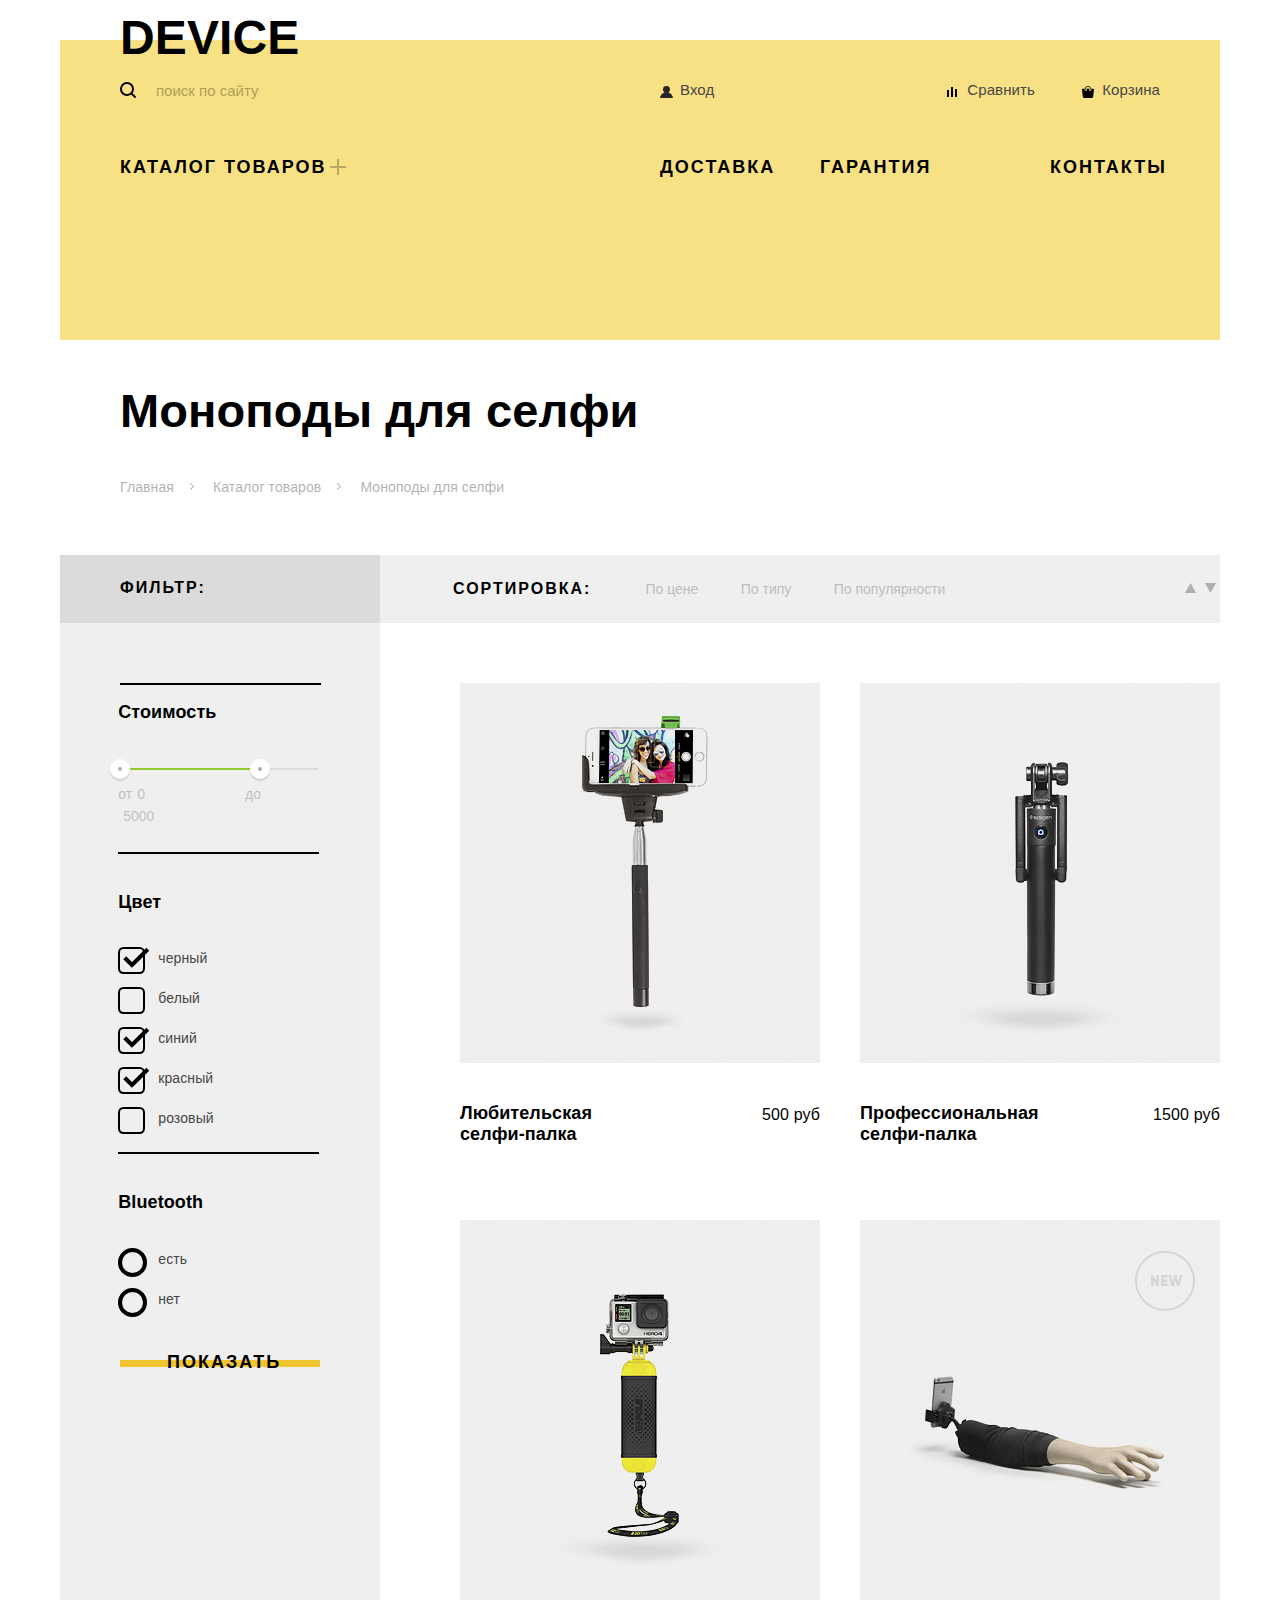
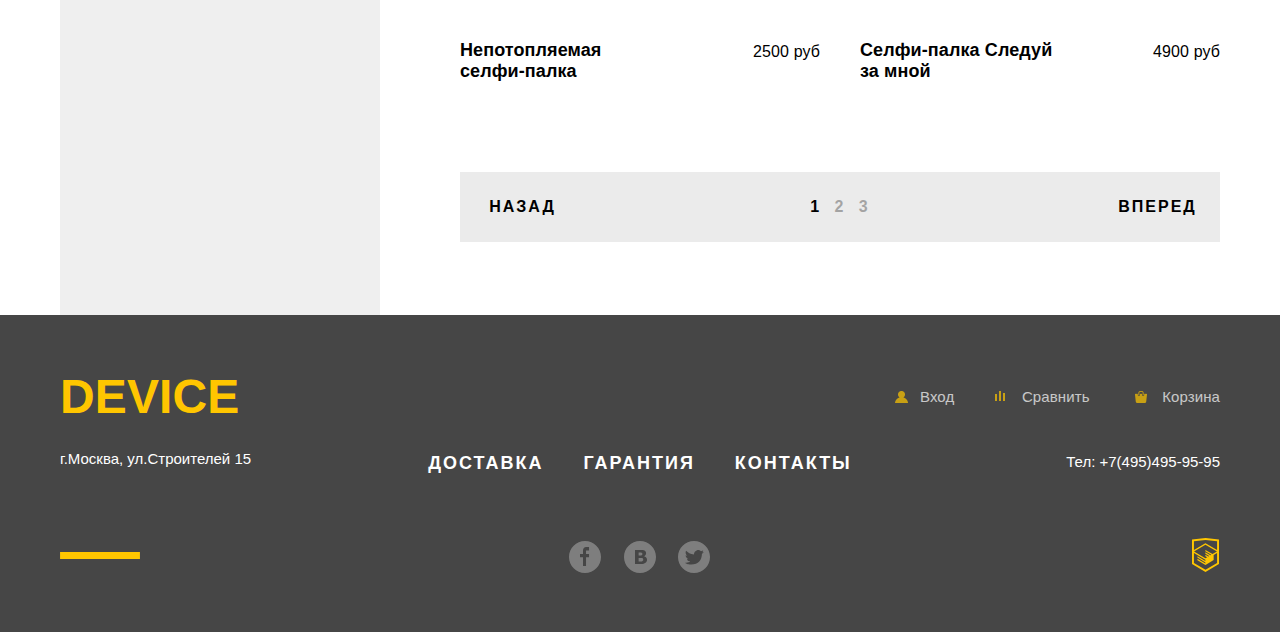
==== commit 07682ed7: "FINEL SITE + img" ====
--- a/catalog.html
+++ b/catalog.html
@@ -302,5 +302,26 @@
 
     </footer>
 
+    <section class="modal login-modal">
+
+        <form class="login-site" action="https://echo.htmlacademy.ru" method="post">
+            <h3>ЛИЧНЫЙ КАБИНЕТ</h3>
+            <div class="input-wrap">
+                <label for="login">Логин:</label>
+                <input class="site-login" type="text" name="login" id="login" placeholder="Введите логин">
+            </div>
+            <div class="input-wrap">
+                <label for="password">Пароль:</label>
+                <input class="site-password" type="password" name="password" id="password" placeholder="Введите пароль">
+            </div>
+            <button class="btn2" type="submit">ВОЙТИ</button>
+        </form>
+
+        <button class="modal-close" type="button">закрыть</button>
+
+    </section>
+
+    <script src="script/popup.js"></script>
+
 </body>
 </html>